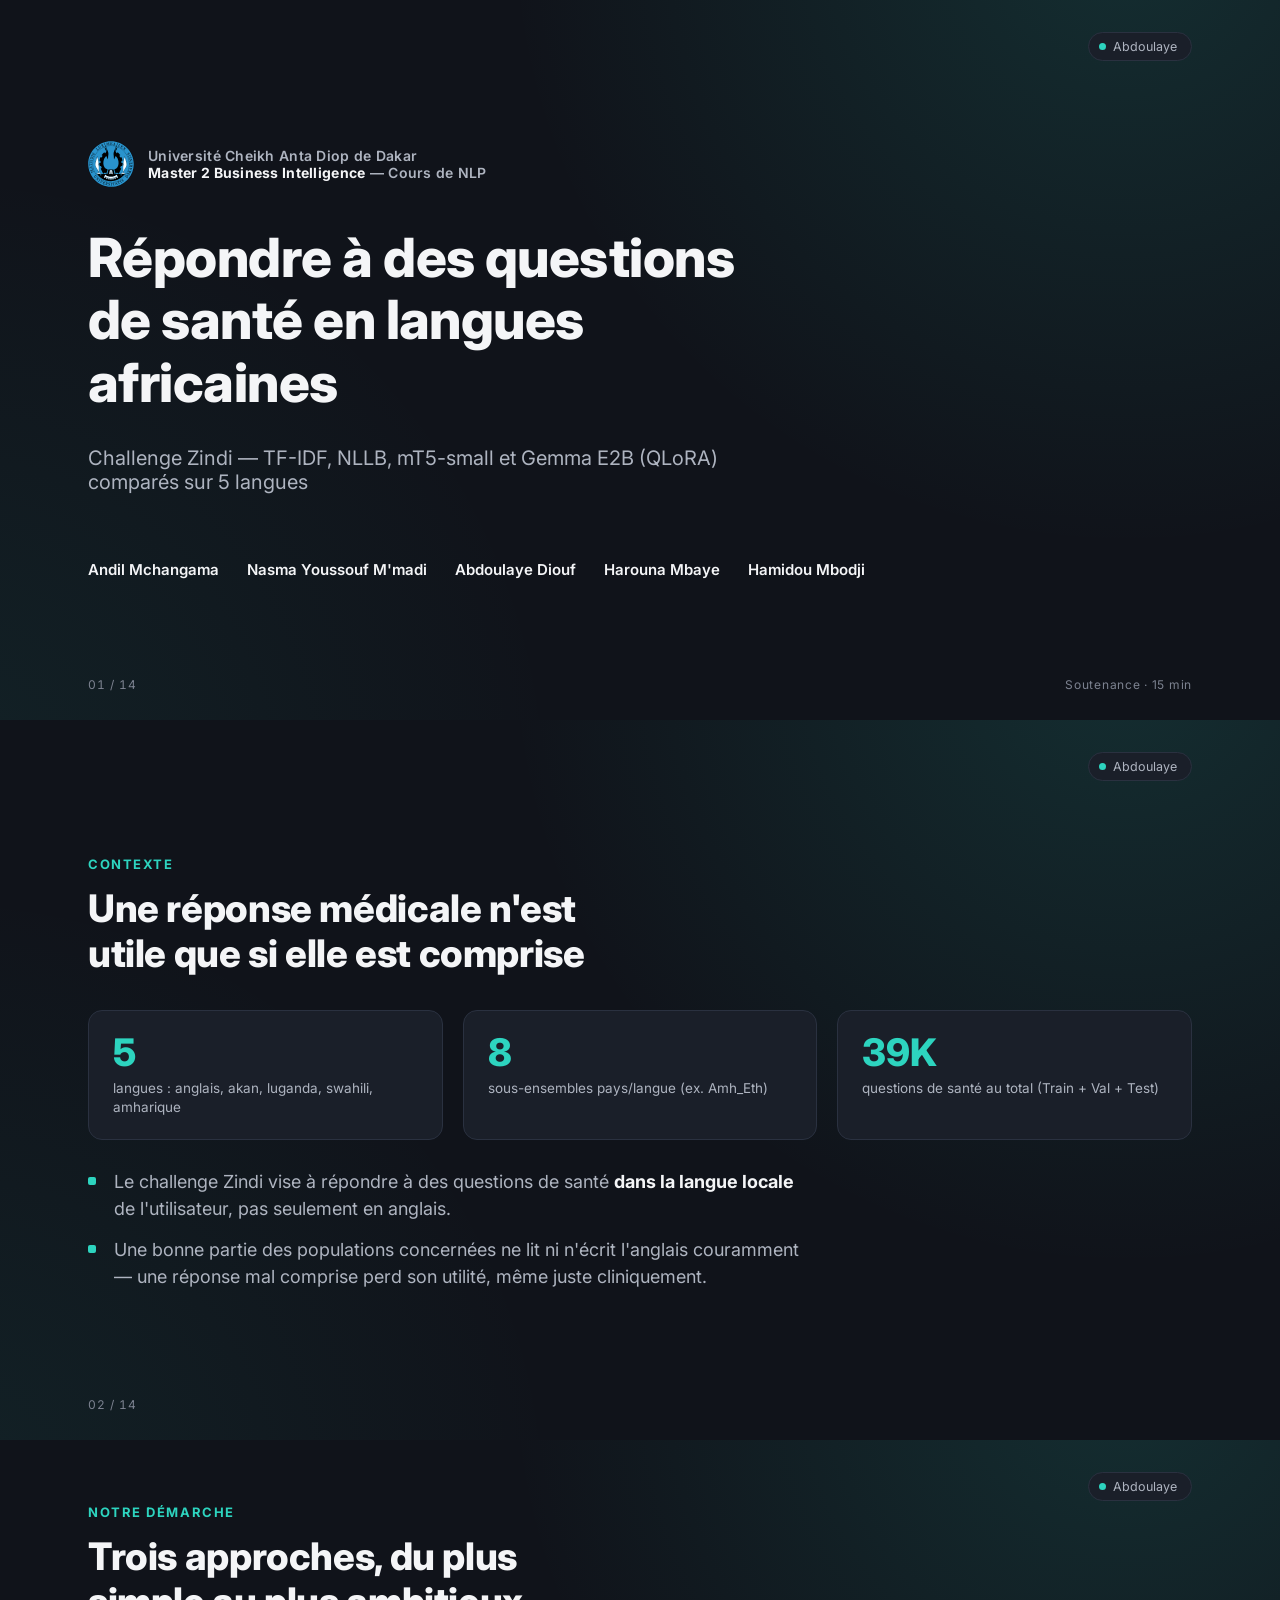
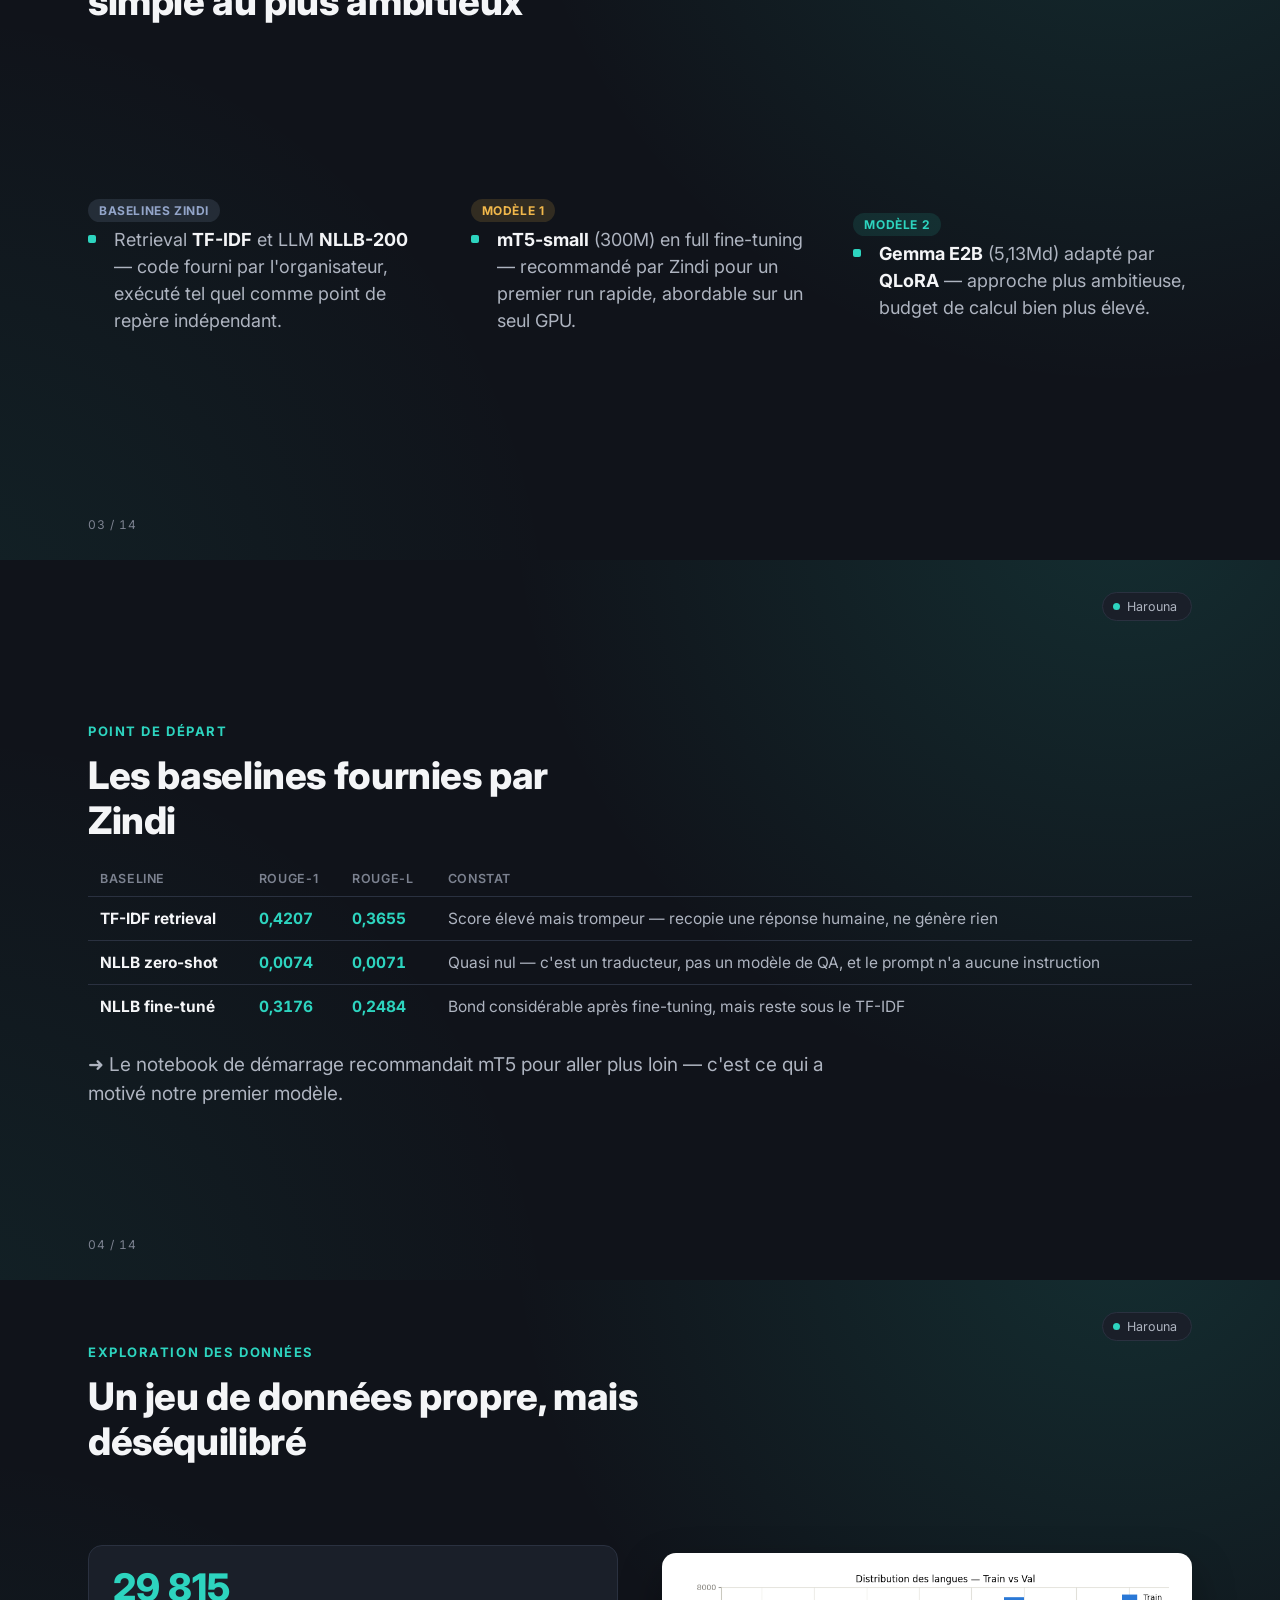
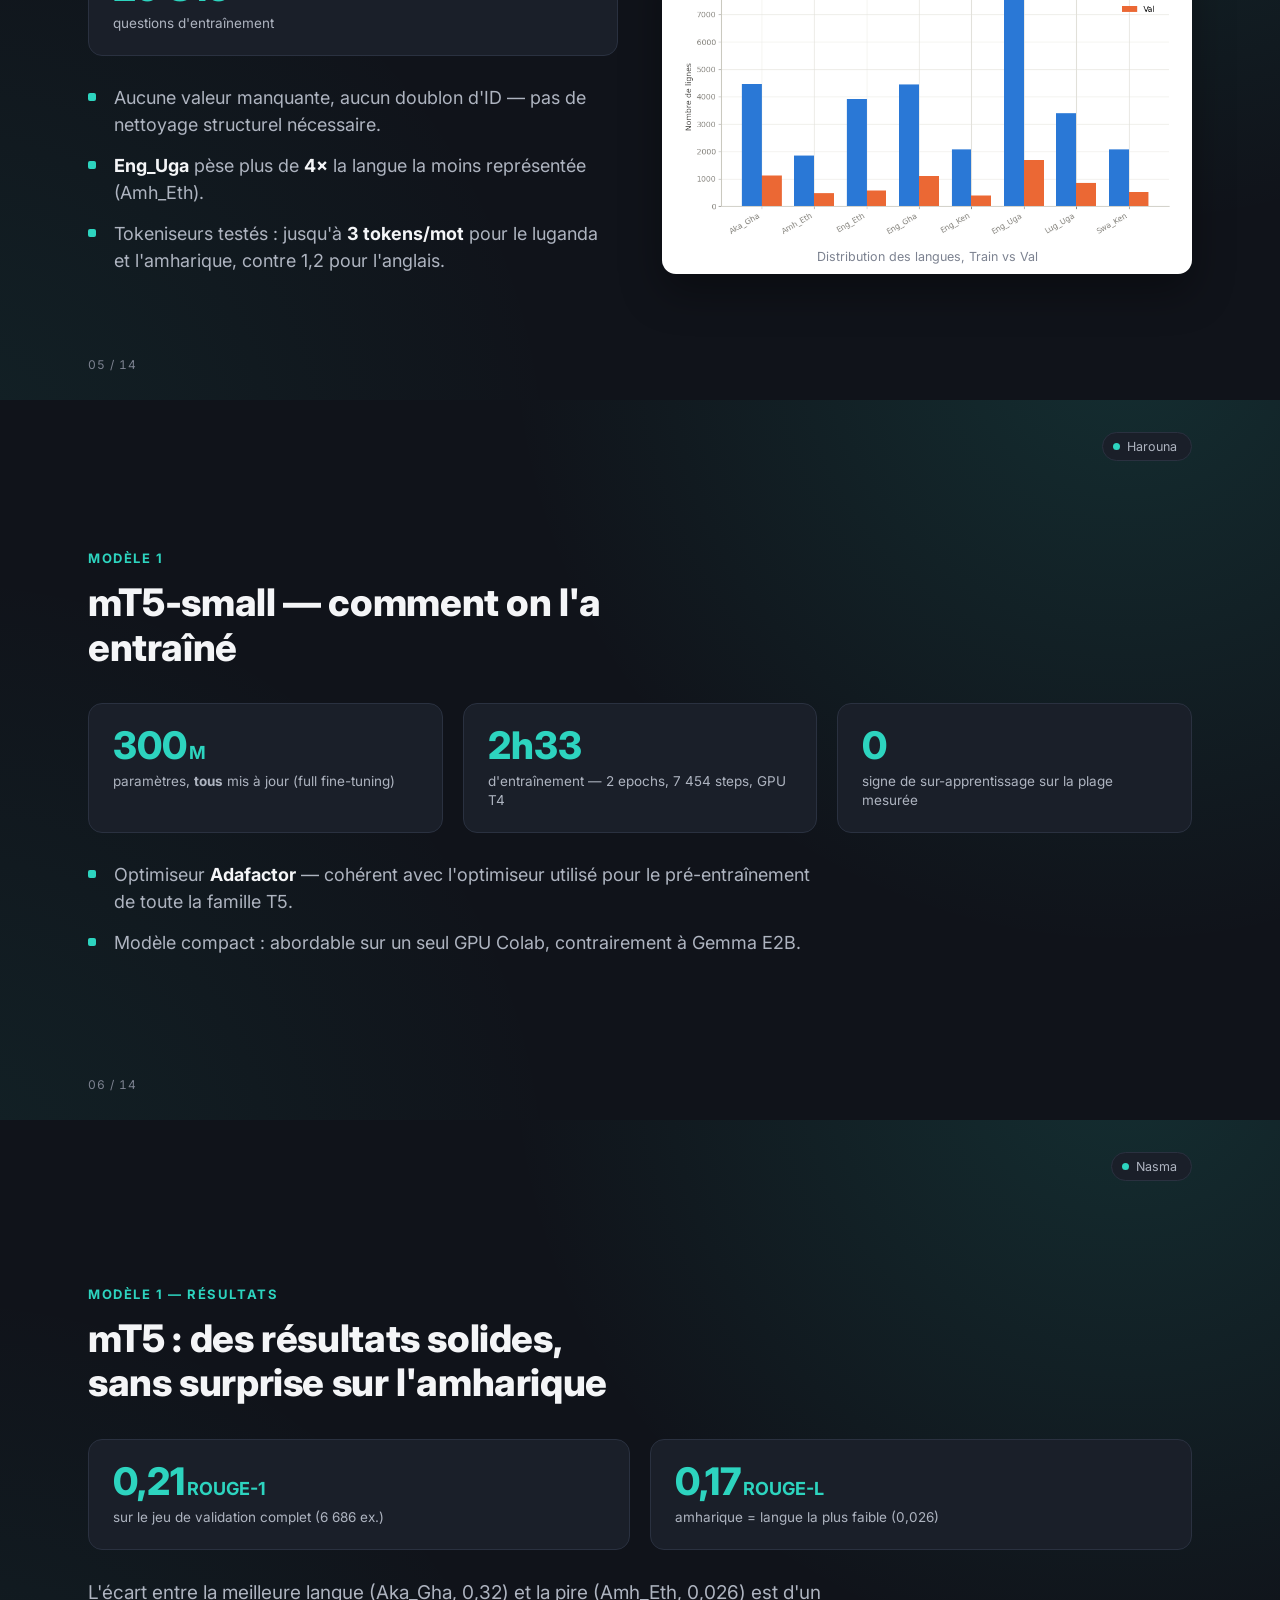
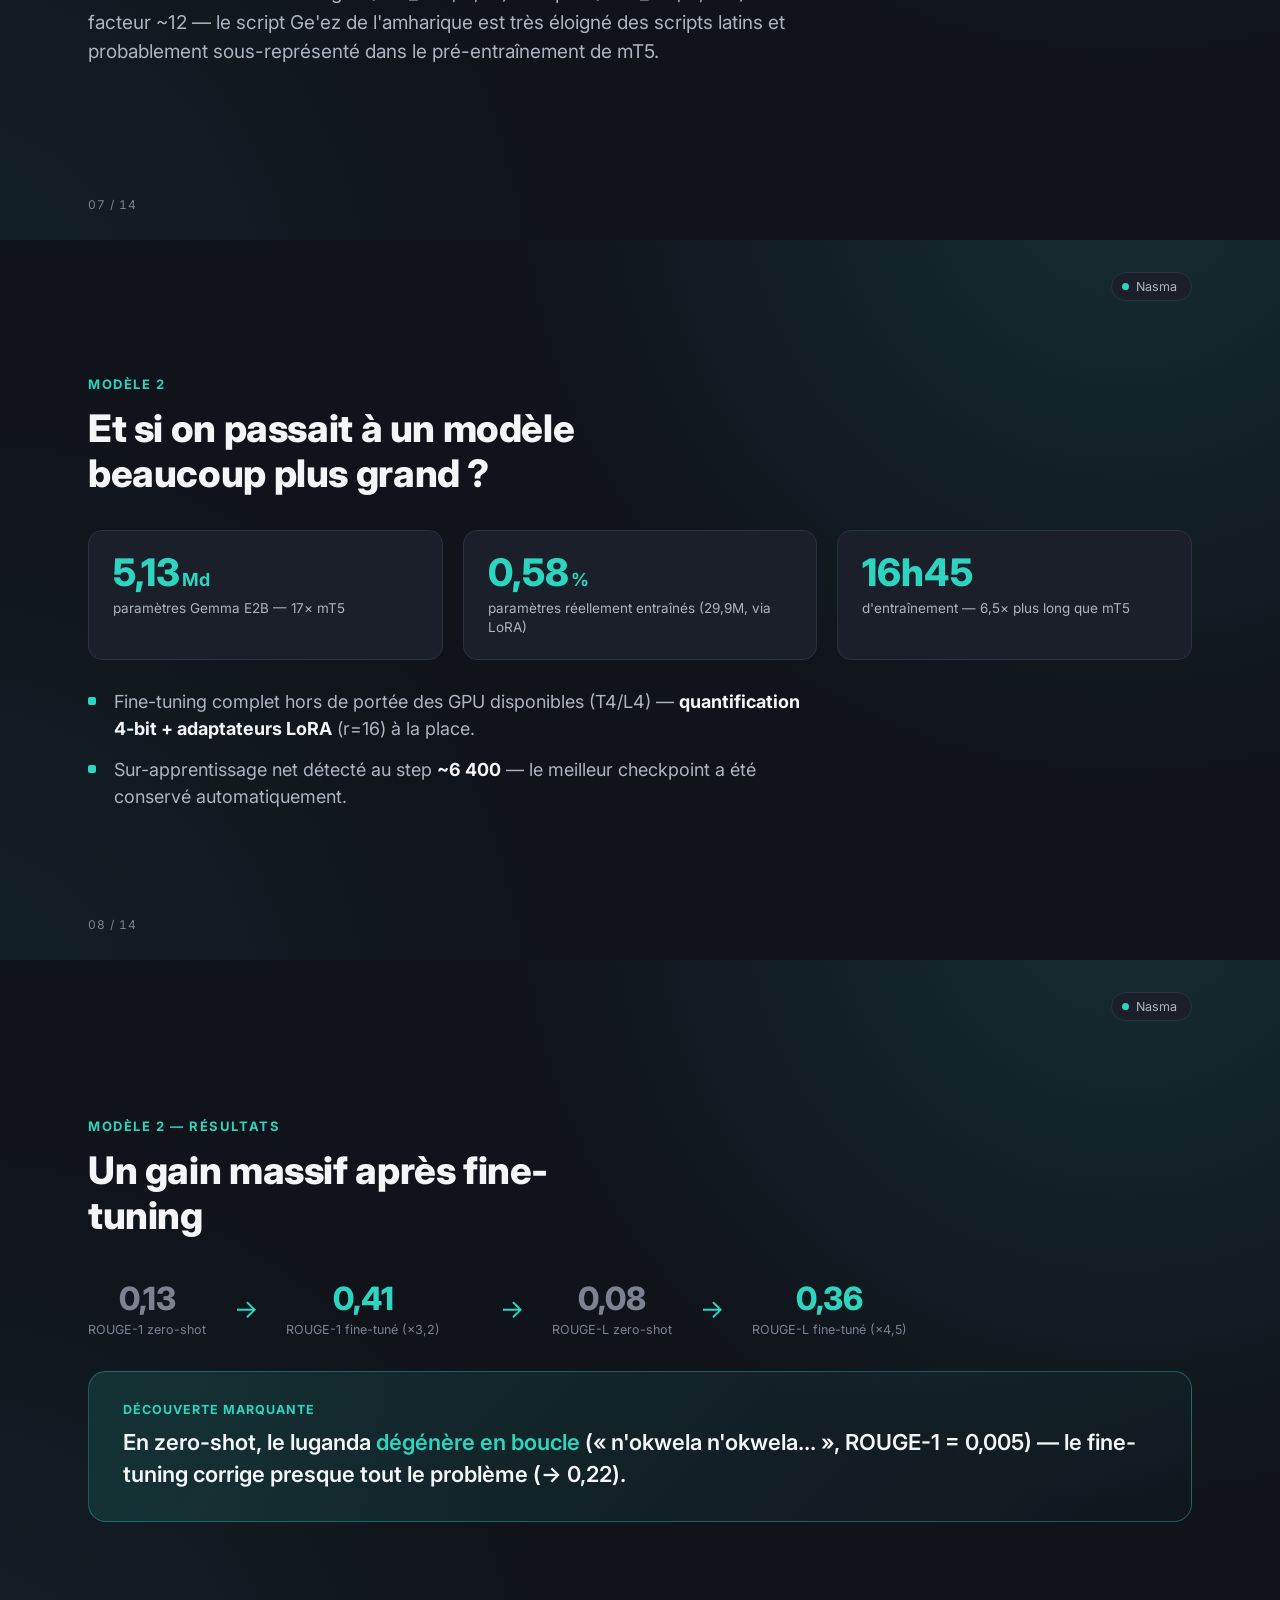
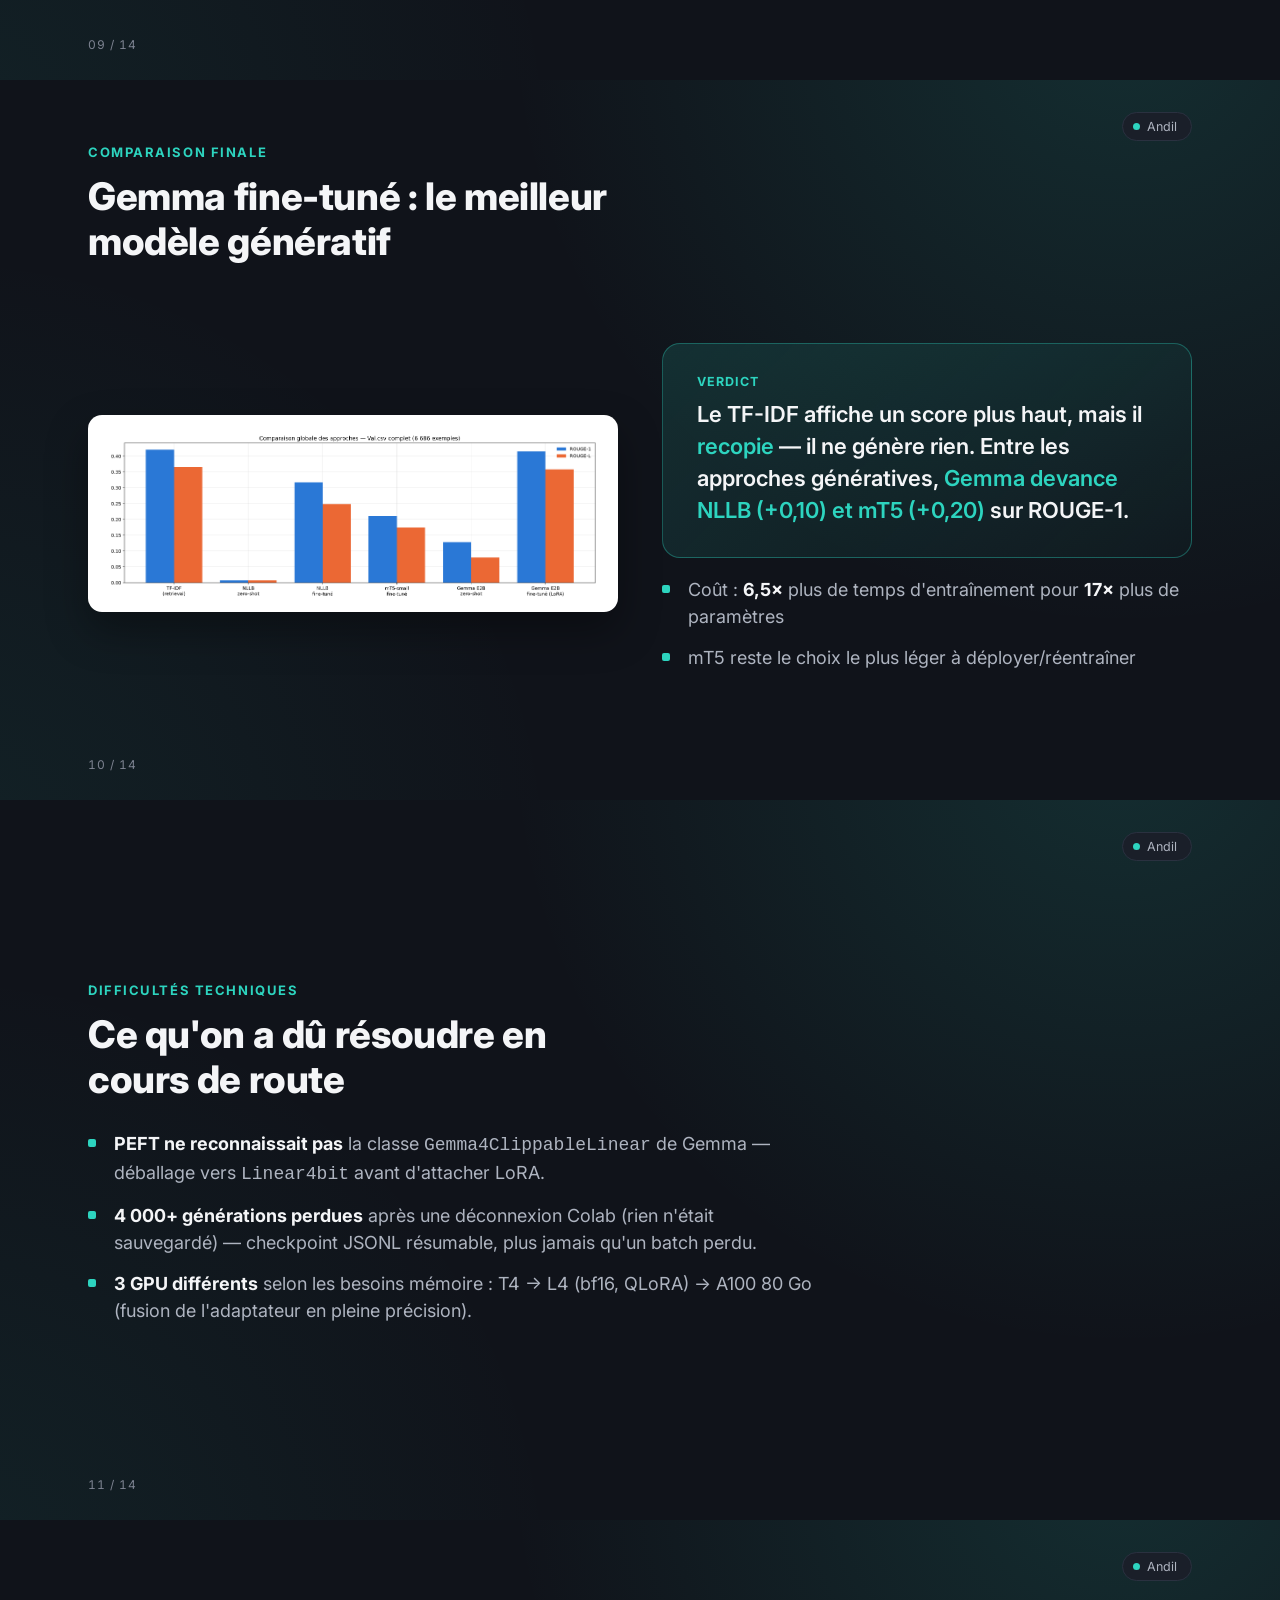
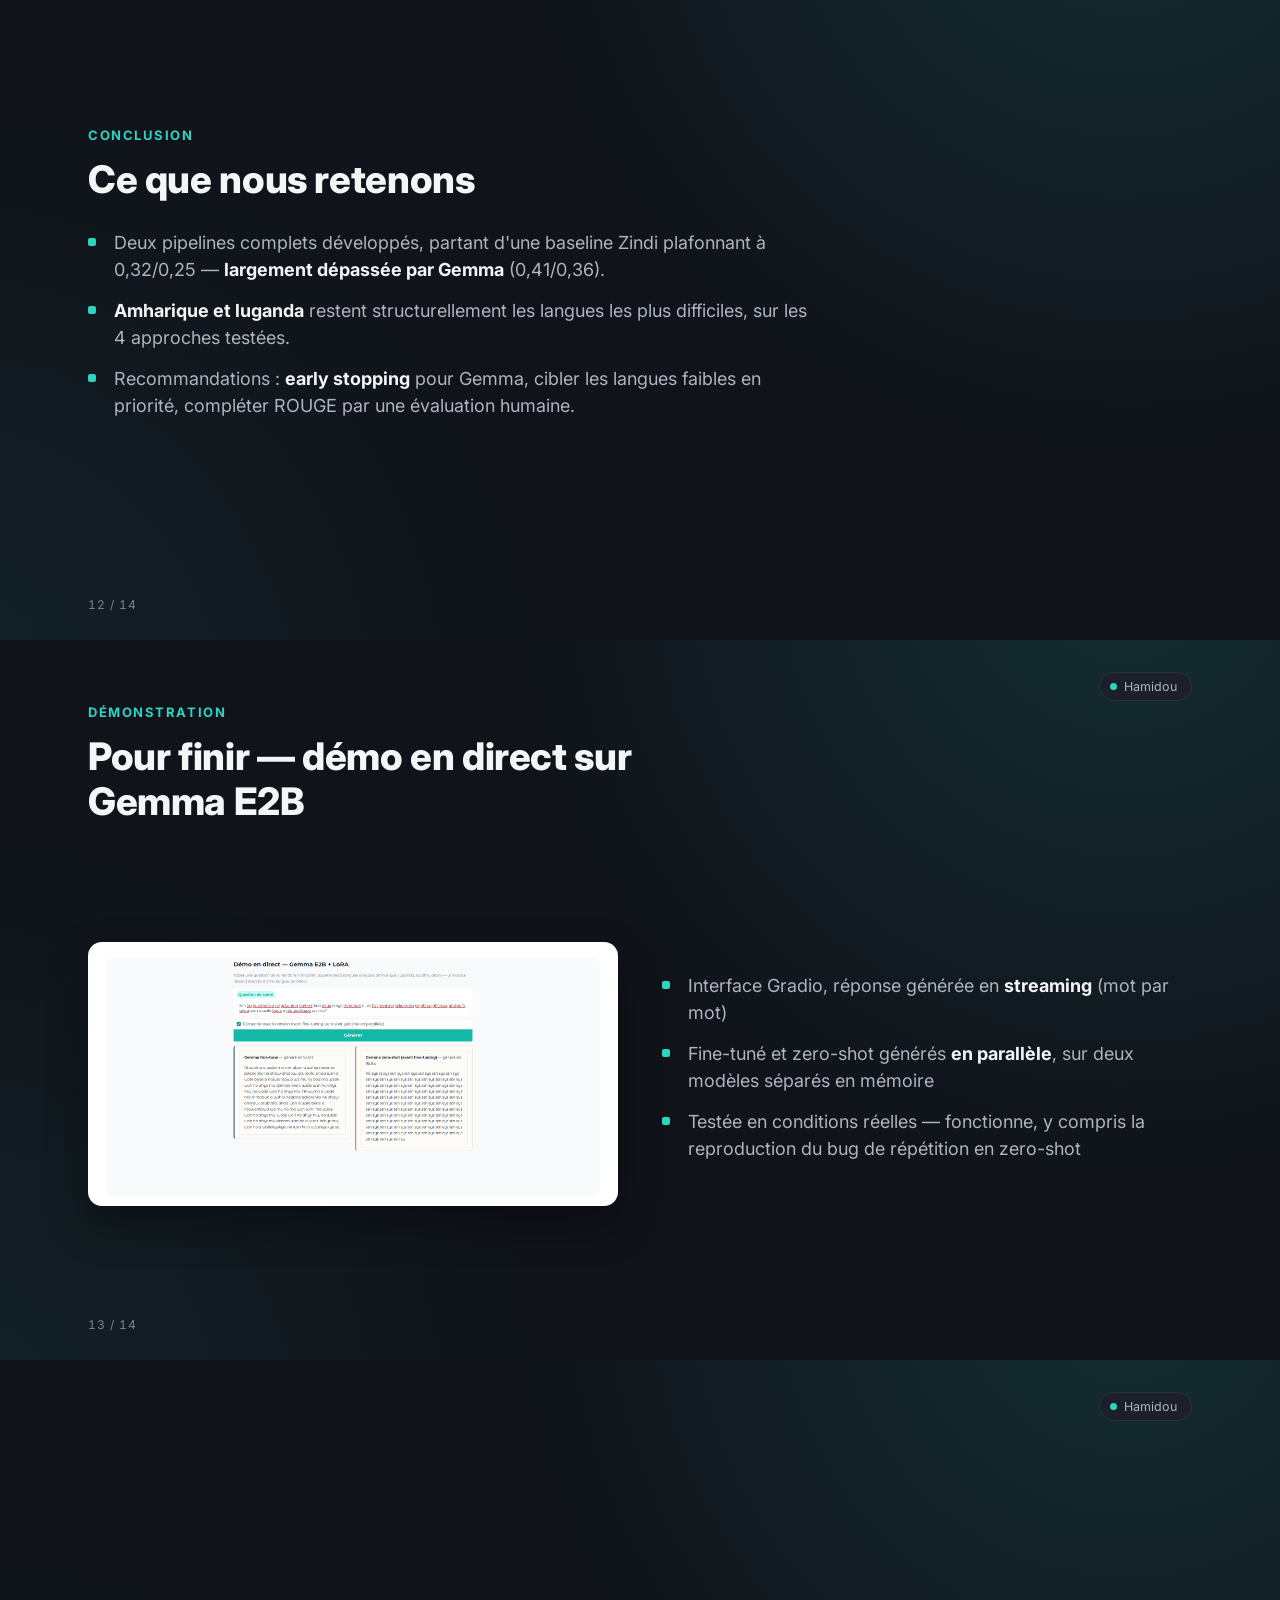
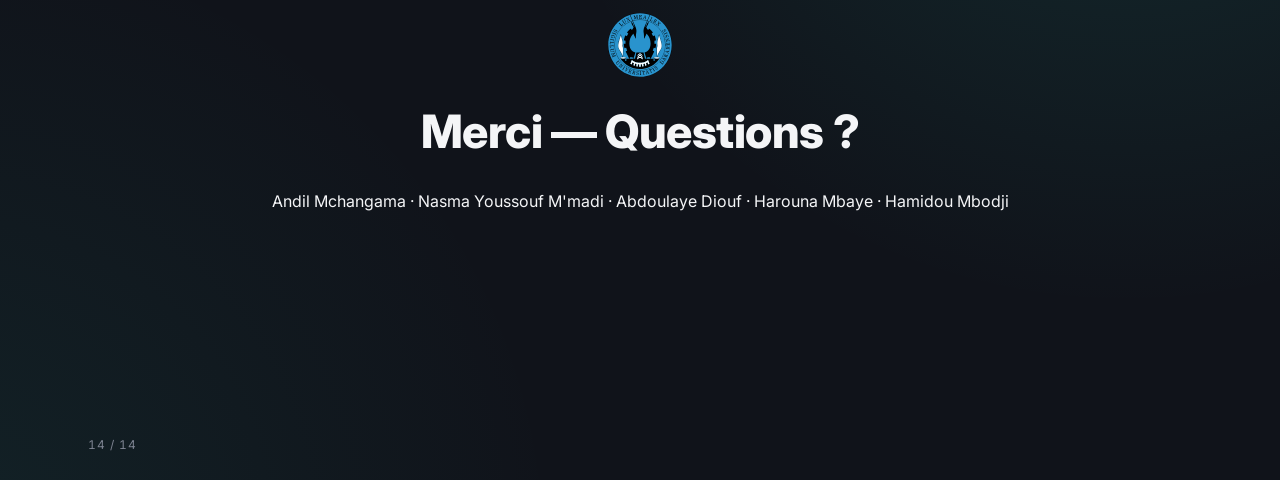
==== presentation/index.html @ 6e8d3fdc "redaction du slide" ====
<!doctype html>
<html lang="fr">
<head>
<meta charset="utf-8">
<meta name="viewport" content="width=device-width, initial-scale=1">
<title>Soutenance — QA santé multilingue</title>
<link rel="stylesheet" href="assets/css/slides.css">
</head>
<body>

<!-- BLOC 1 — ABDOULAYE (~3 min) : slides 1-3 -->

<!-- 1 — TITRE -->
<section class="slide title-slide">
  <div class="presenter-tag"><span class="dot"></span>Abdoulaye</div>
  <div class="logo-row">
    <img src="assets/img/ucad_logo.svg" alt="UCAD">
    <span class="uni">Université Cheikh Anta Diop de Dakar<br><b>Master 2 Business Intelligence</b> — Cours de NLP</span>
  </div>
  <h1>Répondre à des questions de santé en langues africaines</h1>
  <p class="subtitle">Challenge Zindi — TF-IDF, NLLB, mT5-small et Gemma E2B (QLoRA) comparés sur 5 langues</p>
  <div class="team-row">
    <span><b>Andil Mchangama</b></span>
    <span><b>Nasma Youssouf M'madi</b></span>
    <span><b>Abdoulaye Diouf</b></span>
    <span><b>Harouna Mbaye</b></span>
    <span><b>Hamidou Mbodji</b></span>
  </div>
  <div class="brand-mark">Soutenance · 15 min</div>
</section>

<!-- 2 — CONTEXTE -->
<section class="slide">
  <div class="presenter-tag"><span class="dot"></span>Abdoulaye</div>
  <div class="eyebrow">Contexte</div>
  <h2 class="slide-title">Une réponse médicale n'est utile que si elle est comprise</h2>
  <div class="stat-row">
    <div class="stat-block"><div class="num">5</div><div class="lbl">langues : anglais, akan, luganda, swahili, amharique</div></div>
    <div class="stat-block"><div class="num">8</div><div class="lbl">sous-ensembles pays/langue (ex. Amh_Eth)</div></div>
    <div class="stat-block"><div class="num">39K</div><div class="lbl">questions de santé au total (Train + Val + Test)</div></div>
  </div>
  <ul class="bullets">
    <li>Le challenge Zindi vise à répondre à des questions de santé <b>dans la langue locale</b> de l'utilisateur, pas seulement en anglais.</li>
    <li>Une bonne partie des populations concernées ne lit ni n'écrit l'anglais couramment — une réponse mal comprise perd son utilité, même juste cliniquement.</li>
  </ul>
</section>

<!-- 3 — DEMARCHE -->
<section class="slide">
  <div class="presenter-tag"><span class="dot"></span>Abdoulaye</div>
  <div class="eyebrow">Notre démarche</div>
  <h2 class="slide-title">Trois approches, du plus simple au plus ambitieux</h2>
  <div class="cols">
    <div class="col">
      <span class="pill tfidf">Baselines Zindi</span>
      <ul class="bullets">
        <li>Retrieval <b>TF-IDF</b> et LLM <b>NLLB-200</b> — code fourni par l'organisateur, exécuté tel quel comme point de repère indépendant.</li>
      </ul>
    </div>
    <div class="col">
      <span class="pill mt5">Modèle 1</span>
      <ul class="bullets">
        <li><b>mT5-small</b> (300M) en full fine-tuning — recommandé par Zindi pour un premier run rapide, abordable sur un seul GPU.</li>
      </ul>
    </div>
    <div class="col">
      <span class="pill gemma">Modèle 2</span>
      <ul class="bullets">
        <li><b>Gemma E2B</b> (5,13Md) adapté par <b>QLoRA</b> — approche plus ambitieuse, budget de calcul bien plus élevé.</li>
      </ul>
    </div>
  </div>
</section>

<!-- BLOC 2 — HAROUNA (~3 min) : slides 4-6 -->

<!-- 4 — BASELINES ZINDI -->
<section class="slide">
  <div class="presenter-tag"><span class="dot"></span>Harouna</div>
  <div class="eyebrow">Point de départ</div>
  <h2 class="slide-title">Les baselines fournies par Zindi</h2>
  <table class="cmp">
    <tr><th>Baseline</th><th>ROUGE-1</th><th>ROUGE-L</th><th>Constat</th></tr>
    <tr><td class="name">TF-IDF retrieval</td><td class="metric">0,4207</td><td class="metric">0,3655</td><td>Score élevé mais trompeur — recopie une réponse humaine, ne génère rien</td></tr>
    <tr><td class="name">NLLB zero-shot</td><td class="metric">0,0074</td><td class="metric">0,0071</td><td>Quasi nul — c'est un traducteur, pas un modèle de QA, et le prompt n'a aucune instruction</td></tr>
    <tr><td class="name">NLLB fine-tuné</td><td class="metric">0,3176</td><td class="metric">0,2484</td><td>Bond considérable après fine-tuning, mais reste sous le TF-IDF</td></tr>
  </table>
  <p class="lede" style="margin-top:22px;">➜ Le notebook de démarrage recommandait mT5 pour aller plus loin — c'est ce qui a motivé notre premier modèle.</p>
</section>

<!-- 5 — DONNEES -->
<section class="slide">
  <div class="presenter-tag"><span class="dot"></span>Harouna</div>
  <div class="eyebrow">Exploration des données</div>
  <h2 class="slide-title">Un jeu de données propre, mais déséquilibré</h2>
  <div class="cols">
    <div class="col">
      <div class="stat-row" style="flex-direction:column;">
        <div class="stat-block"><div class="num">29 815</div><div class="lbl">questions d'entraînement</div></div>
      </div>
      <ul class="bullets" style="margin-top:14px;">
        <li>Aucune valeur manquante, aucun doublon d'ID — pas de nettoyage structurel nécessaire.</li>
        <li><b>Eng_Uga</b> pèse plus de <b>4×</b> la langue la moins représentée (Amh_Eth).</li>
        <li>Tokeniseurs testés : jusqu'à <b>3 tokens/mot</b> pour le luganda et l'amharique, contre 1,2 pour l'anglais.</li>
      </ul>
    </div>
    <div class="col">
      <div class="card">
        <img src="assets/img/distribution_langues.png" alt="Distribution des langues">
        <div class="card-cap">Distribution des langues, Train vs Val</div>
      </div>
    </div>
  </div>
</section>

<!-- 6 — mT5 APPROCHE -->
<section class="slide">
  <div class="presenter-tag"><span class="dot"></span>Harouna</div>
  <div class="eyebrow">Modèle 1</div>
  <h2 class="slide-title">mT5-small — comment on l'a entraîné</h2>
  <div class="stat-row">
    <div class="stat-block"><div class="num">300<small>M</small></div><div class="lbl">paramètres, <b>tous</b> mis à jour (full fine-tuning)</div></div>
    <div class="stat-block"><div class="num">2h33</div><div class="lbl">d'entraînement — 2 epochs, 7 454 steps, GPU T4</div></div>
    <div class="stat-block"><div class="num">0</div><div class="lbl">signe de sur-apprentissage sur la plage mesurée</div></div>
  </div>
  <ul class="bullets">
    <li>Optimiseur <b>Adafactor</b> — cohérent avec l'optimiseur utilisé pour le pré-entraînement de toute la famille T5.</li>
    <li>Modèle compact : abordable sur un seul GPU Colab, contrairement à Gemma E2B.</li>
  </ul>
</section>

<!-- BLOC 3 — NASMA (~3 min) : slides 7-9 -->

<!-- 7 — mT5 RESULTATS -->
<section class="slide">
  <div class="presenter-tag"><span class="dot"></span>Nasma</div>
  <div class="eyebrow">Modèle 1 — résultats</div>
  <h2 class="slide-title">mT5 : des résultats solides, sans surprise sur l'amharique</h2>
  <div class="stat-row">
    <div class="stat-block"><div class="num">0,21<small>ROUGE-1</small></div><div class="lbl">sur le jeu de validation complet (6 686 ex.)</div></div>
    <div class="stat-block"><div class="num">0,17<small>ROUGE-L</small></div><div class="lbl">amharique = langue la plus faible (0,026)</div></div>
  </div>
  <p class="lede">L'écart entre la meilleure langue (Aka_Gha, 0,32) et la pire (Amh_Eth, 0,026) est d'un facteur ~12 — le script Ge'ez de l'amharique est très éloigné des scripts latins et probablement sous-représenté dans le pré-entraînement de mT5.</p>
</section>

<!-- 8 — GEMMA QLoRA -->
<section class="slide">
  <div class="presenter-tag"><span class="dot"></span>Nasma</div>
  <div class="eyebrow">Modèle 2</div>
  <h2 class="slide-title">Et si on passait à un modèle beaucoup plus grand ?</h2>
  <div class="stat-row">
    <div class="stat-block"><div class="num">5,13<small>Md</small></div><div class="lbl">paramètres Gemma E2B — 17× mT5</div></div>
    <div class="stat-block"><div class="num">0,58<small>%</small></div><div class="lbl">paramètres réellement entraînés (29,9M, via LoRA)</div></div>
    <div class="stat-block"><div class="num">16h45</div><div class="lbl">d'entraînement — 6,5× plus long que mT5</div></div>
  </div>
  <ul class="bullets">
    <li>Fine-tuning complet hors de portée des GPU disponibles (T4/L4) — <b>quantification 4-bit + adaptateurs LoRA</b> (r=16) à la place.</li>
    <li>Sur-apprentissage net détecté au step <b>~6 400</b> — le meilleur checkpoint a été conservé automatiquement.</li>
  </ul>
</section>

<!-- 9 — GEMMA RESULTATS -->
<section class="slide">
  <div class="presenter-tag"><span class="dot"></span>Nasma</div>
  <div class="eyebrow">Modèle 2 — résultats</div>
  <h2 class="slide-title">Un gain massif après fine-tuning</h2>
  <div class="gain-row">
    <div class="gain-box"><div class="gv before">0,13</div><div class="gl">ROUGE-1 zero-shot</div></div>
    <div class="gain-arrow">→</div>
    <div class="gain-box"><div class="gv after">0,41</div><div class="gl">ROUGE-1 fine-tuné (×3,2)</div></div>
    <div class="gain-arrow" style="margin-left:32px;">→</div>
    <div class="gain-box"><div class="gv before">0,08</div><div class="gl">ROUGE-L zero-shot</div></div>
    <div class="gain-arrow">→</div>
    <div class="gain-box"><div class="gv after">0,36</div><div class="gl">ROUGE-L fine-tuné (×4,5)</div></div>
  </div>
  <div class="verdict">
    <div class="verdict-label">Découverte marquante</div>
    <p>En zero-shot, le luganda <em>dégénère en boucle</em> (« n'okwela n'okwela... », ROUGE-1 = 0,005) — le fine-tuning corrige presque tout le problème (→ 0,22).</p>
  </div>
</section>

<!-- BLOC 4 — ANDIL (~3 min) : slides 10-12 -->

<!-- 10 — COMPARAISON / VERDICT -->
<section class="slide">
  <div class="presenter-tag"><span class="dot"></span>Andil</div>
  <div class="eyebrow">Comparaison finale</div>
  <h2 class="slide-title">Gemma fine-tuné : le meilleur modèle génératif</h2>
  <div class="cols">
    <div class="col">
      <div class="card">
        <img src="assets/img/comparaison_globale.png" alt="Comparaison globale">
      </div>
    </div>
    <div class="col">
      <div class="verdict" style="margin-top:0;">
        <div class="verdict-label">Verdict</div>
        <p>Le TF-IDF affiche un score plus haut, mais il <em>recopie</em> — il ne génère rien. Entre les approches génératives, <em>Gemma devance NLLB (+0,10) et mT5 (+0,20)</em> sur ROUGE-1.</p>
      </div>
      <ul class="bullets" style="margin-top:18px;">
        <li>Coût : <b>6,5×</b> plus de temps d'entraînement pour <b>17×</b> plus de paramètres</li>
        <li>mT5 reste le choix le plus léger à déployer/réentraîner</li>
      </ul>
    </div>
  </div>
</section>

<!-- 11 — DIFFICULTES -->
<section class="slide">
  <div class="presenter-tag"><span class="dot"></span>Andil</div>
  <div class="eyebrow">Difficultés techniques</div>
  <h2 class="slide-title">Ce qu'on a dû résoudre en cours de route</h2>
  <ul class="bullets">
    <li><b>PEFT ne reconnaissait pas</b> la classe <code>Gemma4ClippableLinear</code> de Gemma — déballage vers <code>Linear4bit</code> avant d'attacher LoRA.</li>
    <li><b>4 000+ générations perdues</b> après une déconnexion Colab (rien n'était sauvegardé) — checkpoint JSONL résumable, plus jamais qu'un batch perdu.</li>
    <li><b>3 GPU différents</b> selon les besoins mémoire : T4 → L4 (bf16, QLoRA) → A100 80 Go (fusion de l'adaptateur en pleine précision).</li>
  </ul>
</section>

<!-- 12 — CONCLUSION -->
<section class="slide">
  <div class="presenter-tag"><span class="dot"></span>Andil</div>
  <div class="eyebrow">Conclusion</div>
  <h2 class="slide-title">Ce que nous retenons</h2>
  <ul class="bullets">
    <li>Deux pipelines complets développés, partant d'une baseline Zindi plafonnant à 0,32/0,25 — <b>largement dépassée par Gemma</b> (0,41/0,36).</li>
    <li><b>Amharique et luganda</b> restent structurellement les langues les plus difficiles, sur les 4 approches testées.</li>
    <li>Recommandations : <b>early stopping</b> pour Gemma, cibler les langues faibles en priorité, compléter ROUGE par une évaluation humaine.</li>
  </ul>
</section>

<!-- BLOC 5 — HAMIDOU (~3 min, démo à la fin) : slides 13-14 -->

<!-- 13 — DEMO -->
<section class="slide">
  <div class="presenter-tag"><span class="dot"></span>Hamidou</div>
  <div class="eyebrow">Démonstration</div>
  <h2 class="slide-title">Pour finir — démo en direct sur Gemma E2B</h2>
  <div class="cols">
    <div class="col">
      <div class="card">
        <img src="assets/img/demo_gradio_screenshot.png" alt="Démo Gradio">
      </div>
    </div>
    <div class="col">
      <ul class="bullets">
        <li>Interface Gradio, réponse générée en <b>streaming</b> (mot par mot)</li>
        <li>Fine-tuné et zero-shot générés <b>en parallèle</b>, sur deux modèles séparés en mémoire</li>
        <li>Testée en conditions réelles — fonctionne, y compris la reproduction du bug de répétition en zero-shot</li>
      </ul>
    </div>
  </div>
</section>

<!-- 14 — MERCI -->
<section class="slide closing">
  <div class="presenter-tag"><span class="dot"></span>Hamidou</div>
  <img src="assets/img/ucad_logo.svg" alt="UCAD" style="width:64px;height:64px;margin-bottom:28px;">
  <h1>Merci — Questions ?</h1>
  <p class="subtitle">Andil Mchangama · Nasma Youssouf M'madi · Abdoulaye Diouf · Harouna Mbaye · Hamidou Mbodji</p>
</section>

</body>
</html>
---- presentation/assets/css/slides.css ----
@import url('https://fonts.googleapis.com/css2?family=Inter:wght@400;500;600;700;800&family=JetBrains+Mono:wght@500&display=swap');

:root {
  --bg: #10131a;
  --bg-card: #ffffff;
  --panel: #1a1f29;
  --panel-border: #2a3140;
  --ink: #f4f5f7;
  --ink-soft: #aeb4c0;
  --muted: #7c8290;
  --accent: #2dd4bf;
  --accent-soft: rgba(45, 212, 191, .12);
  --tfidf: #93a5c9;
  --mt5: #f2b84b;
  --gemma: #2dd4bf;
  --warn: #f2b84b;
  --code-bg: #0c0e13;
}

* { box-sizing: border-box; }

html, body {
  margin: 0;
  padding: 0;
  background: #05060a;
  color: var(--ink);
  font-family: "Inter", -apple-system, "Segoe UI", sans-serif;
}

body { counter-reset: slidenum; }

.slide {
  width: 1280px;
  height: 720px;
  margin: 0 auto;
  padding: 64px 88px;
  display: flex;
  flex-direction: column;
  justify-content: center;
  position: relative;
  background: var(--bg);
  background-image:
    radial-gradient(circle at 88% -10%, rgba(45,212,191,.14), transparent 45%),
    radial-gradient(circle at -5% 110%, rgba(45,212,191,.08), transparent 40%);
  overflow: hidden;
  page-break-after: always;
  break-after: page;
}
.slide::before {
  counter-increment: slidenum;
  content: counter(slidenum, decimal-leading-zero) " / 14";
  position: absolute;
  left: 88px;
  bottom: 28px;
  font-size: 12px;
  letter-spacing: .08em;
  color: var(--muted);
  font-variant-numeric: tabular-nums;
}
.slide .brand-mark {
  position: absolute;
  right: 88px;
  bottom: 28px;
  font-size: 12px;
  letter-spacing: .06em;
  color: var(--muted);
}

.presenter-tag {
  position: absolute;
  top: 32px;
  right: 88px;
  display: inline-flex;
  align-items: center;
  gap: 7px;
  background: var(--panel);
  border: 1px solid var(--panel-border);
  border-radius: 100px;
  padding: 6px 14px 6px 10px;
  font-size: 12.5px;
  color: var(--ink-soft);
}
.presenter-tag .dot {
  width: 7px; height: 7px; border-radius: 50%;
  background: var(--accent);
  flex-shrink: 0;
}

.eyebrow {
  text-transform: uppercase;
  letter-spacing: .12em;
  font-size: 13px;
  font-weight: 700;
  color: var(--accent);
  margin-bottom: 14px;
}
.slide h1 {
  font-size: 46px;
  font-weight: 800;
  line-height: 1.15;
  margin: 0 0 18px;
  letter-spacing: -.01em;
  max-width: 20ch;
}
.slide h2.slide-title {
  font-size: 38px;
  font-weight: 800;
  line-height: 1.18;
  margin: 0 0 28px;
  letter-spacing: -.01em;
  max-width: 22ch;
}
.slide p.lede {
  font-size: 19px;
  color: var(--ink-soft);
  line-height: 1.55;
  max-width: 62ch;
  margin: 0 0 8px;
}

/* ---------- Title slide ---------- */
.slide.title-slide { align-items: flex-start; }
.title-slide .logo-row { display: flex; align-items: center; gap: 14px; margin-bottom: 40px; }
.title-slide .logo-row img { width: 46px; height: 46px; }
.title-slide .logo-row .uni {
  font-size: 14px; font-weight: 600; color: var(--ink-soft);
  letter-spacing: .02em;
}
.title-slide .logo-row .uni b { color: var(--ink); }
.title-slide h1 { font-size: 54px; max-width: 18ch; }
.title-slide .subtitle { font-size: 20px; color: var(--ink-soft); margin-top: 14px; max-width: 50ch; }
.title-slide .team-row {
  display: flex; flex-wrap: wrap; gap: 10px 28px;
  margin-top: 46px;
}
.title-slide .team-row span { font-size: 15px; color: var(--ink-soft); }
.title-slide .team-row span b { color: var(--ink); font-weight: 600; }

/* ---------- Stat blocks ---------- */
.stat-row { display: flex; gap: 20px; margin: 6px 0 28px; }
.stat-block {
  flex: 1;
  background: var(--panel);
  border: 1px solid var(--panel-border);
  border-radius: 14px;
  padding: 22px 24px;
}
.stat-block .num { font-size: 38px; font-weight: 800; color: var(--accent); line-height: 1; }
.stat-block .num small { font-size: 18px; font-weight: 700; margin-left: 2px; }
.stat-block .lbl { font-size: 13.5px; color: var(--ink-soft); margin-top: 8px; line-height: 1.4; }

/* ---------- Bullets ---------- */
.bullets { list-style: none; margin: 0; padding: 0; }
.bullets li {
  position: relative;
  padding: 0 0 0 26px;
  margin-bottom: 14px;
  font-size: 18px;
  line-height: 1.5;
  color: var(--ink-soft);
  max-width: 66ch;
}
.bullets li::before {
  content: "";
  position: absolute; left: 0; top: 9px;
  width: 8px; height: 8px; border-radius: 2px;
  background: var(--accent);
}
.bullets li b, .bullets li strong { color: var(--ink); font-weight: 700; }

/* ---------- Cards (white surfaces for charts/screenshots/code) ---------- */
.card {
  background: var(--bg-card);
  border-radius: 14px;
  padding: 16px 18px 10px;
  box-shadow: 0 18px 40px rgba(0,0,0,.35);
}
.card img { display: block; width: 100%; border-radius: 6px; }
.card-cap { font-size: 12.5px; color: var(--muted); margin-top: 8px; text-align: center; }

/* ---------- Two-column layout ---------- */
.cols { display: flex; gap: 44px; align-items: center; flex: 1; }
.cols .col { flex: 1; min-width: 0; }

/* ---------- Pill badges ---------- */
.pill {
  display: inline-block;
  font-size: 12px; font-weight: 700;
  text-transform: uppercase; letter-spacing: .05em;
  padding: 4px 11px;
  border-radius: 100px;
  margin-bottom: 4px;
}
.pill.tfidf { background: rgba(147,165,201,.15); color: var(--tfidf); }
.pill.mt5   { background: rgba(242,184,75,.15); color: var(--mt5); }
.pill.gemma { background: var(--accent-soft); color: var(--gemma); }
.pill.warn  { background: rgba(242,184,75,.15); color: var(--warn); }

/* ---------- Comparison table (dark) ---------- */
table.cmp {
  width: 100%;
  border-collapse: collapse;
  font-size: 15.5px;
}
table.cmp th {
  text-align: left;
  color: var(--muted);
  font-weight: 600;
  font-size: 12.5px;
  text-transform: uppercase;
  letter-spacing: .05em;
  padding: 0 12px 10px;
  border-bottom: 1px solid var(--panel-border);
}
table.cmp td {
  padding: 12px;
  border-bottom: 1px solid var(--panel-border);
  color: var(--ink-soft);
}
table.cmp tr:last-child td { border-bottom: none; }
table.cmp td.name { color: var(--ink); font-weight: 700; }
table.cmp td.metric { color: var(--accent); font-weight: 700; font-variant-numeric: tabular-nums; }

/* ---------- Verdict / big-quote slide ---------- */
.verdict {
  background: linear-gradient(135deg, rgba(45,212,191,.14), rgba(45,212,191,.02));
  border: 1px solid rgba(45,212,191,.35);
  border-radius: 18px;
  padding: 30px 34px;
  margin-top: 10px;
}
.verdict .verdict-label {
  font-size: 12.5px; font-weight: 700; text-transform: uppercase; letter-spacing: .08em;
  color: var(--accent); margin-bottom: 10px;
}
.verdict p { font-size: 22px; font-weight: 600; line-height: 1.45; margin: 0; color: var(--ink); }
.verdict p em { color: var(--accent); font-style: normal; }

/* ---------- Gain arrow stat ---------- */
.gain-row { display: flex; align-items: center; gap: 28px; margin: 14px 0 24px; }
.gain-box { text-align: center; }
.gain-box .gv { font-size: 32px; font-weight: 800; }
.gain-box .gv.before { color: var(--muted); }
.gain-box .gv.after { color: var(--accent); }
.gain-box .gl { font-size: 12.5px; color: var(--muted); margin-top: 4px; }
.gain-arrow { font-size: 26px; color: var(--accent); }

/* ---------- Closing slide ---------- */
.slide.closing { align-items: center; text-align: center; }
.slide.closing h1 { max-width: none; }

/* ---------- Print ---------- */
@media print {
  html, body { background: #05060a; }
  .slide { break-inside: avoid; }
}
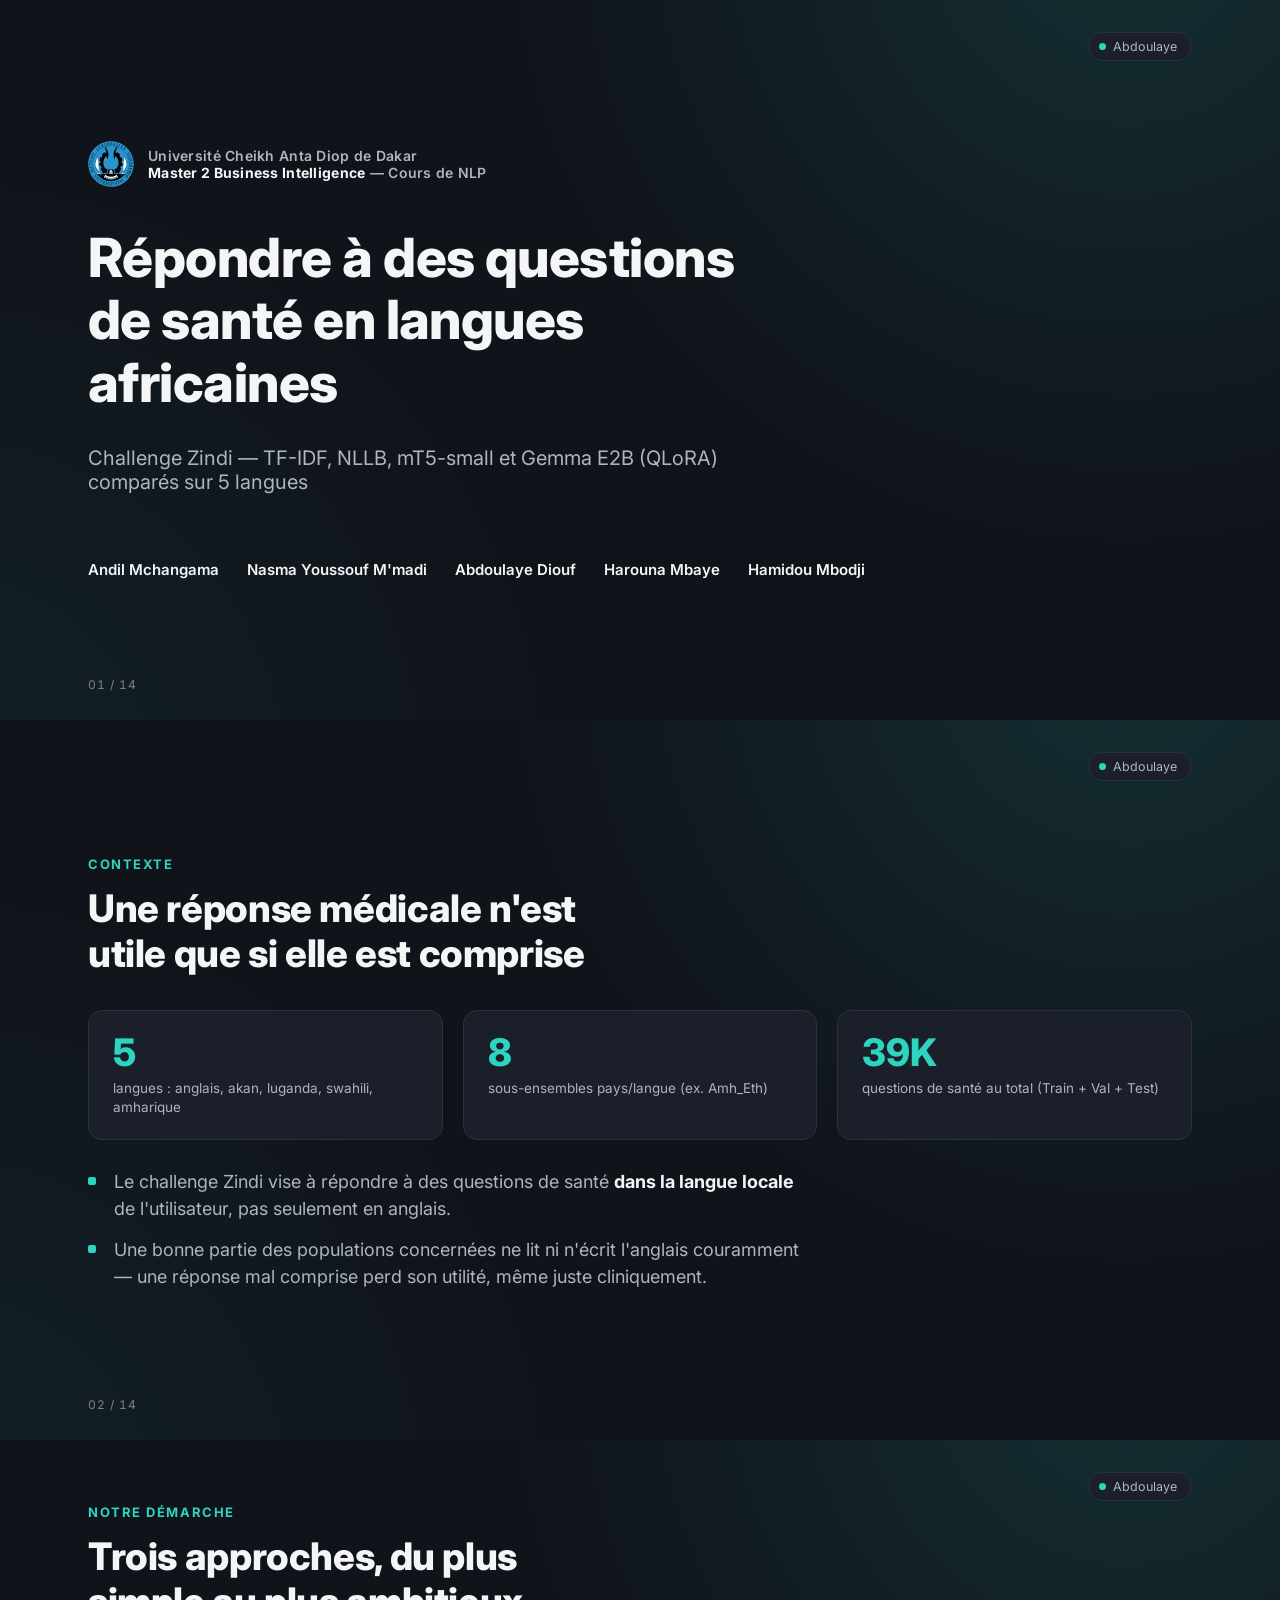
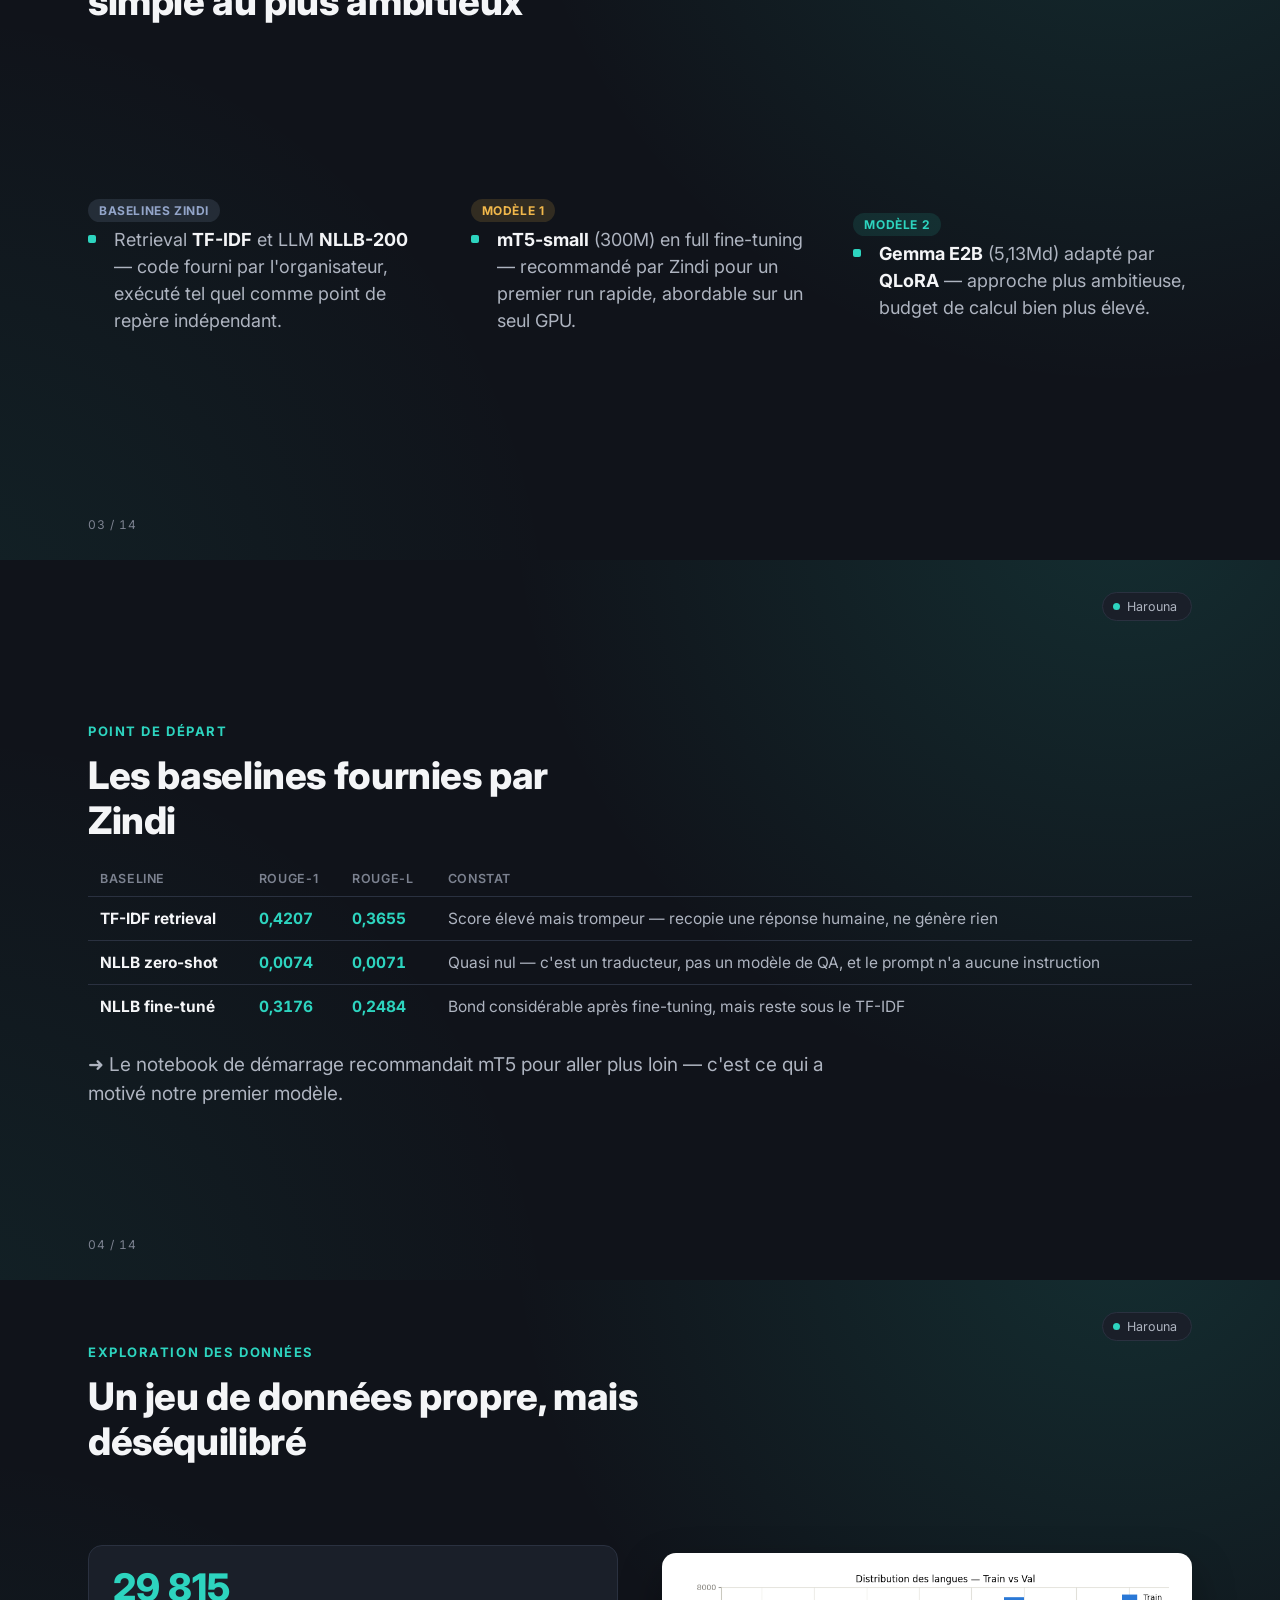
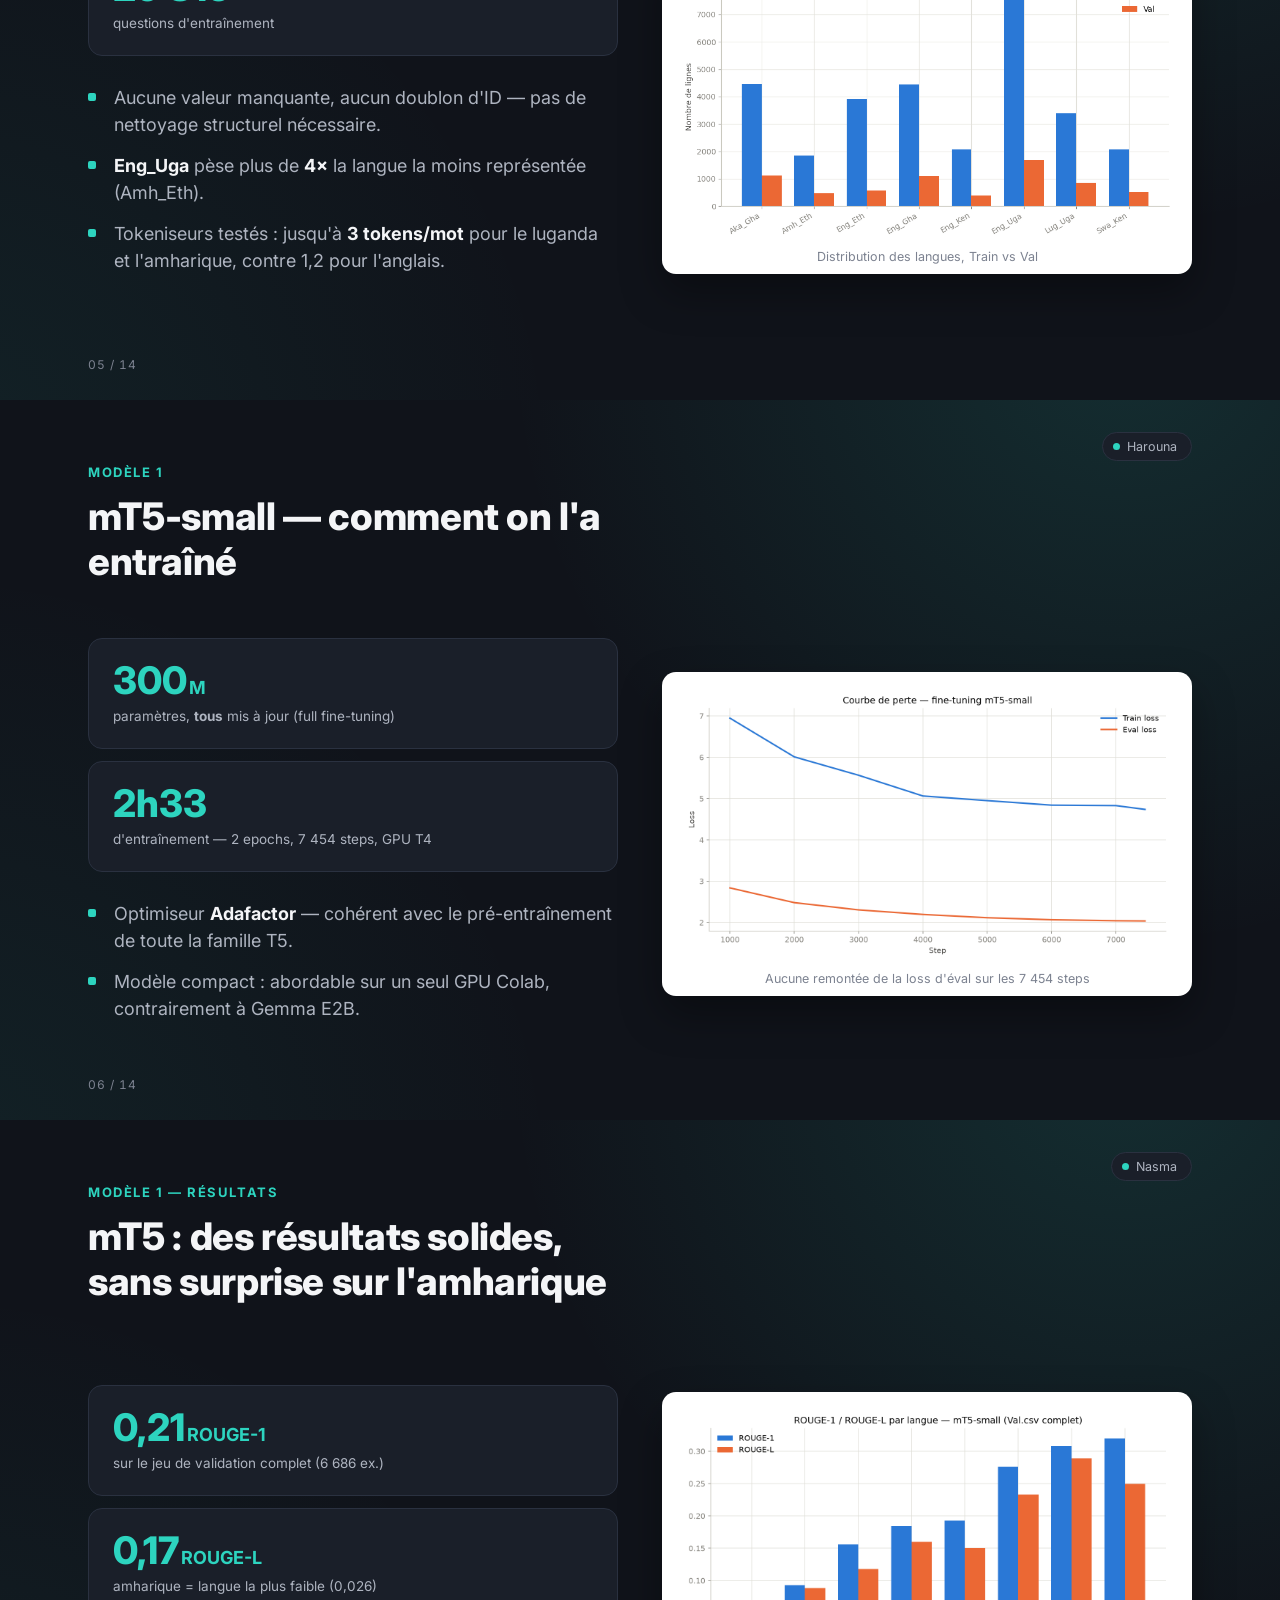
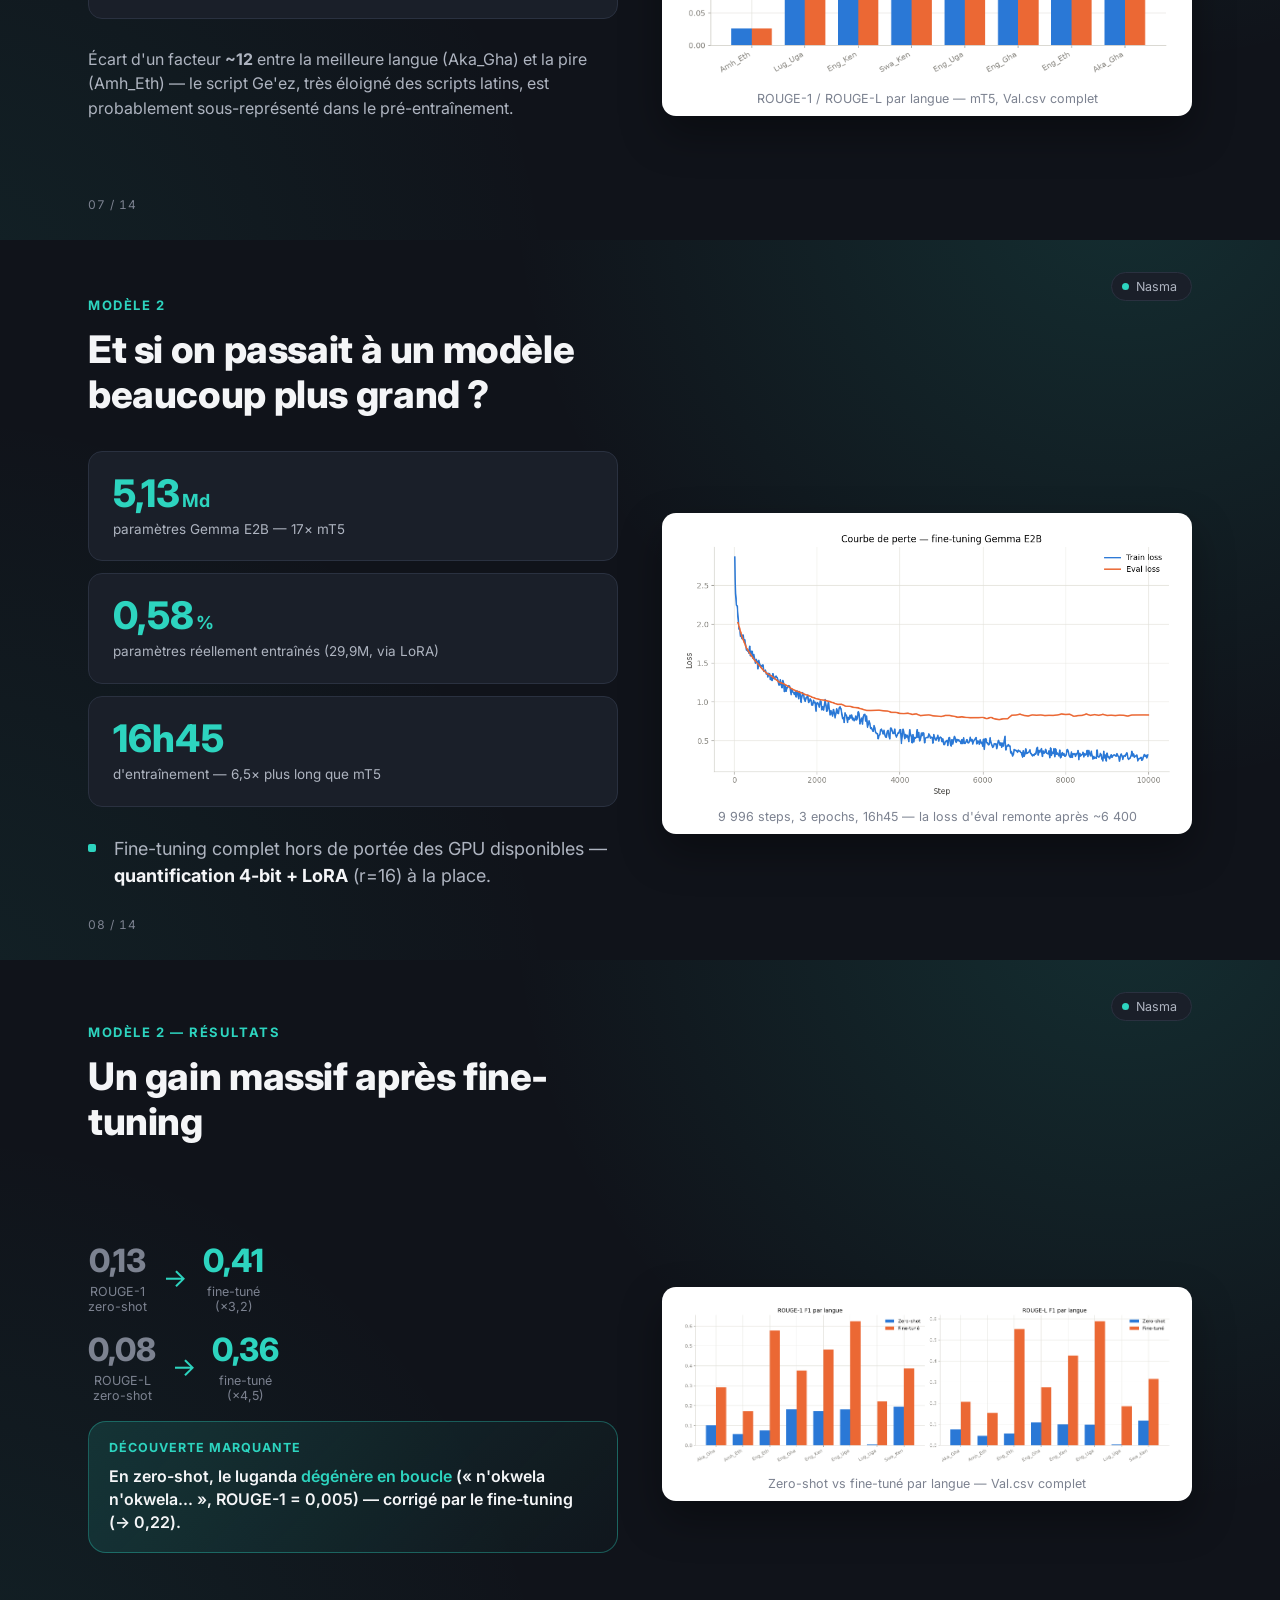
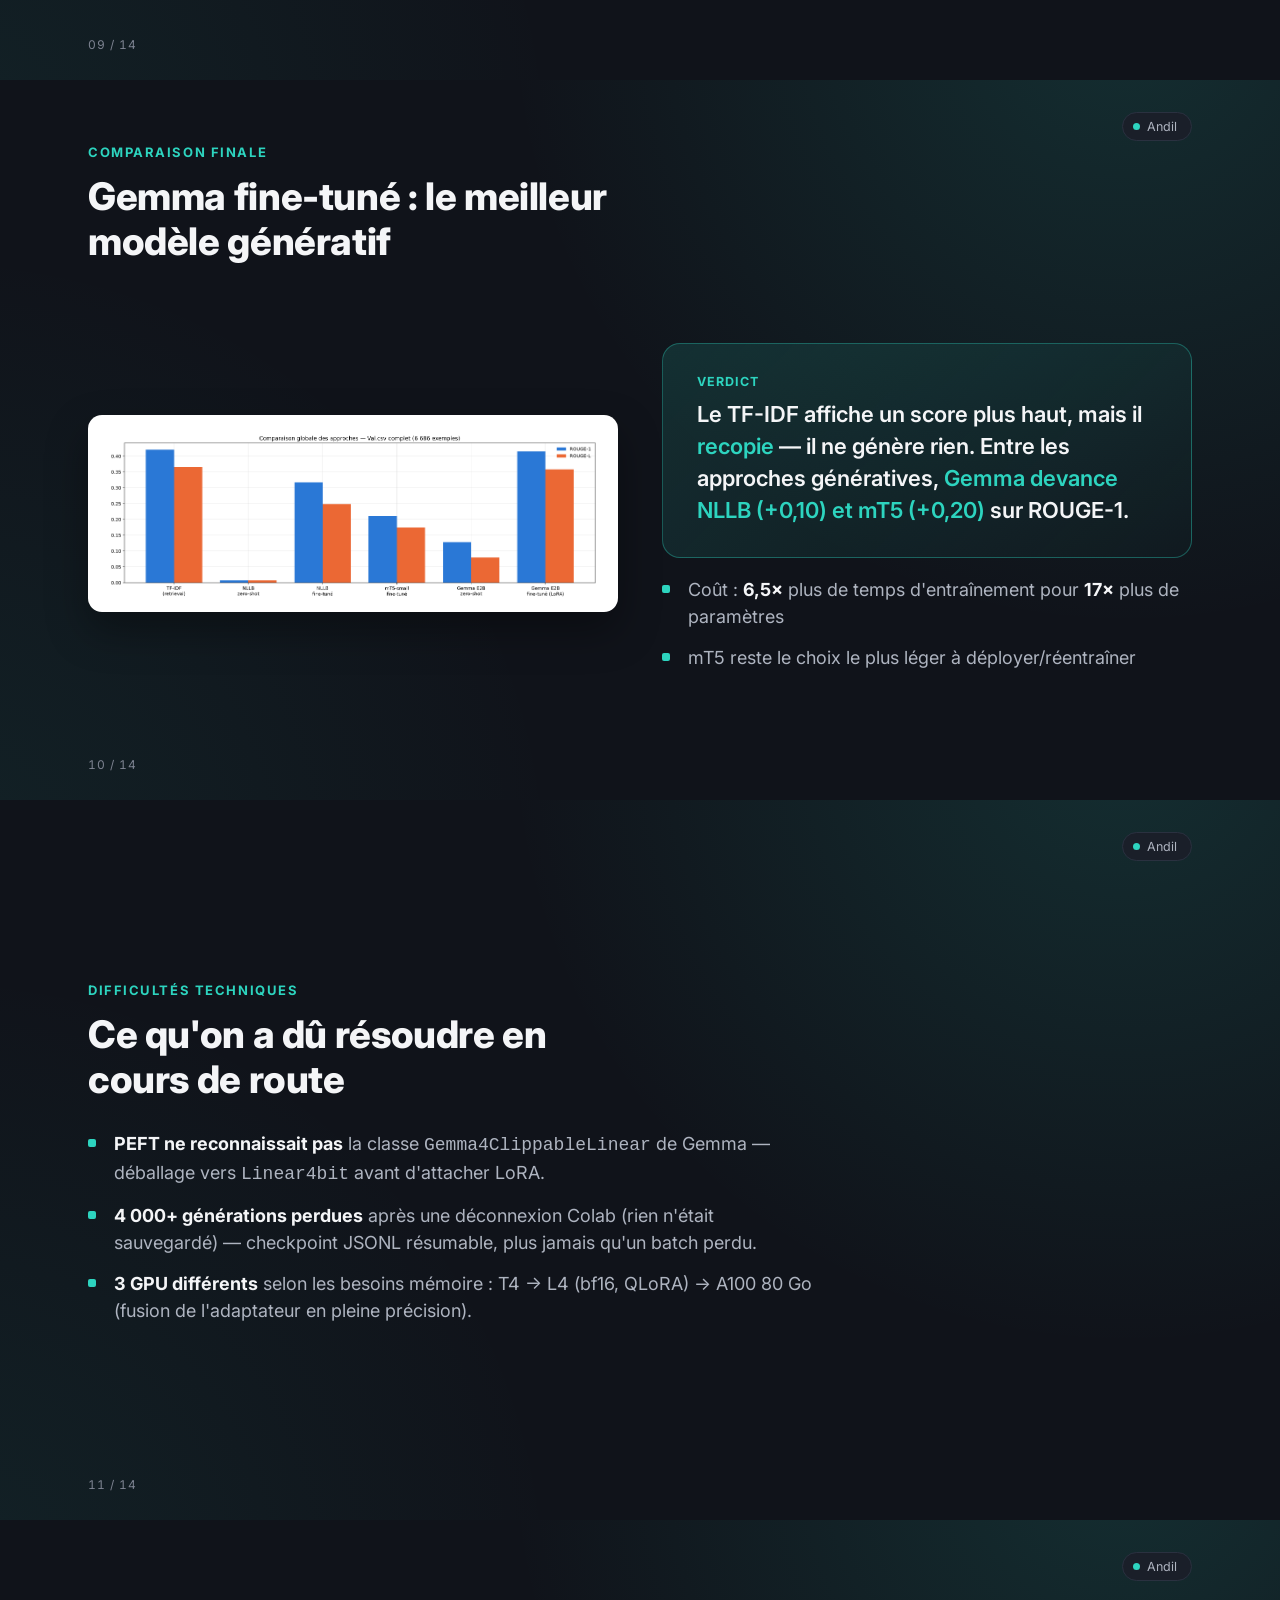
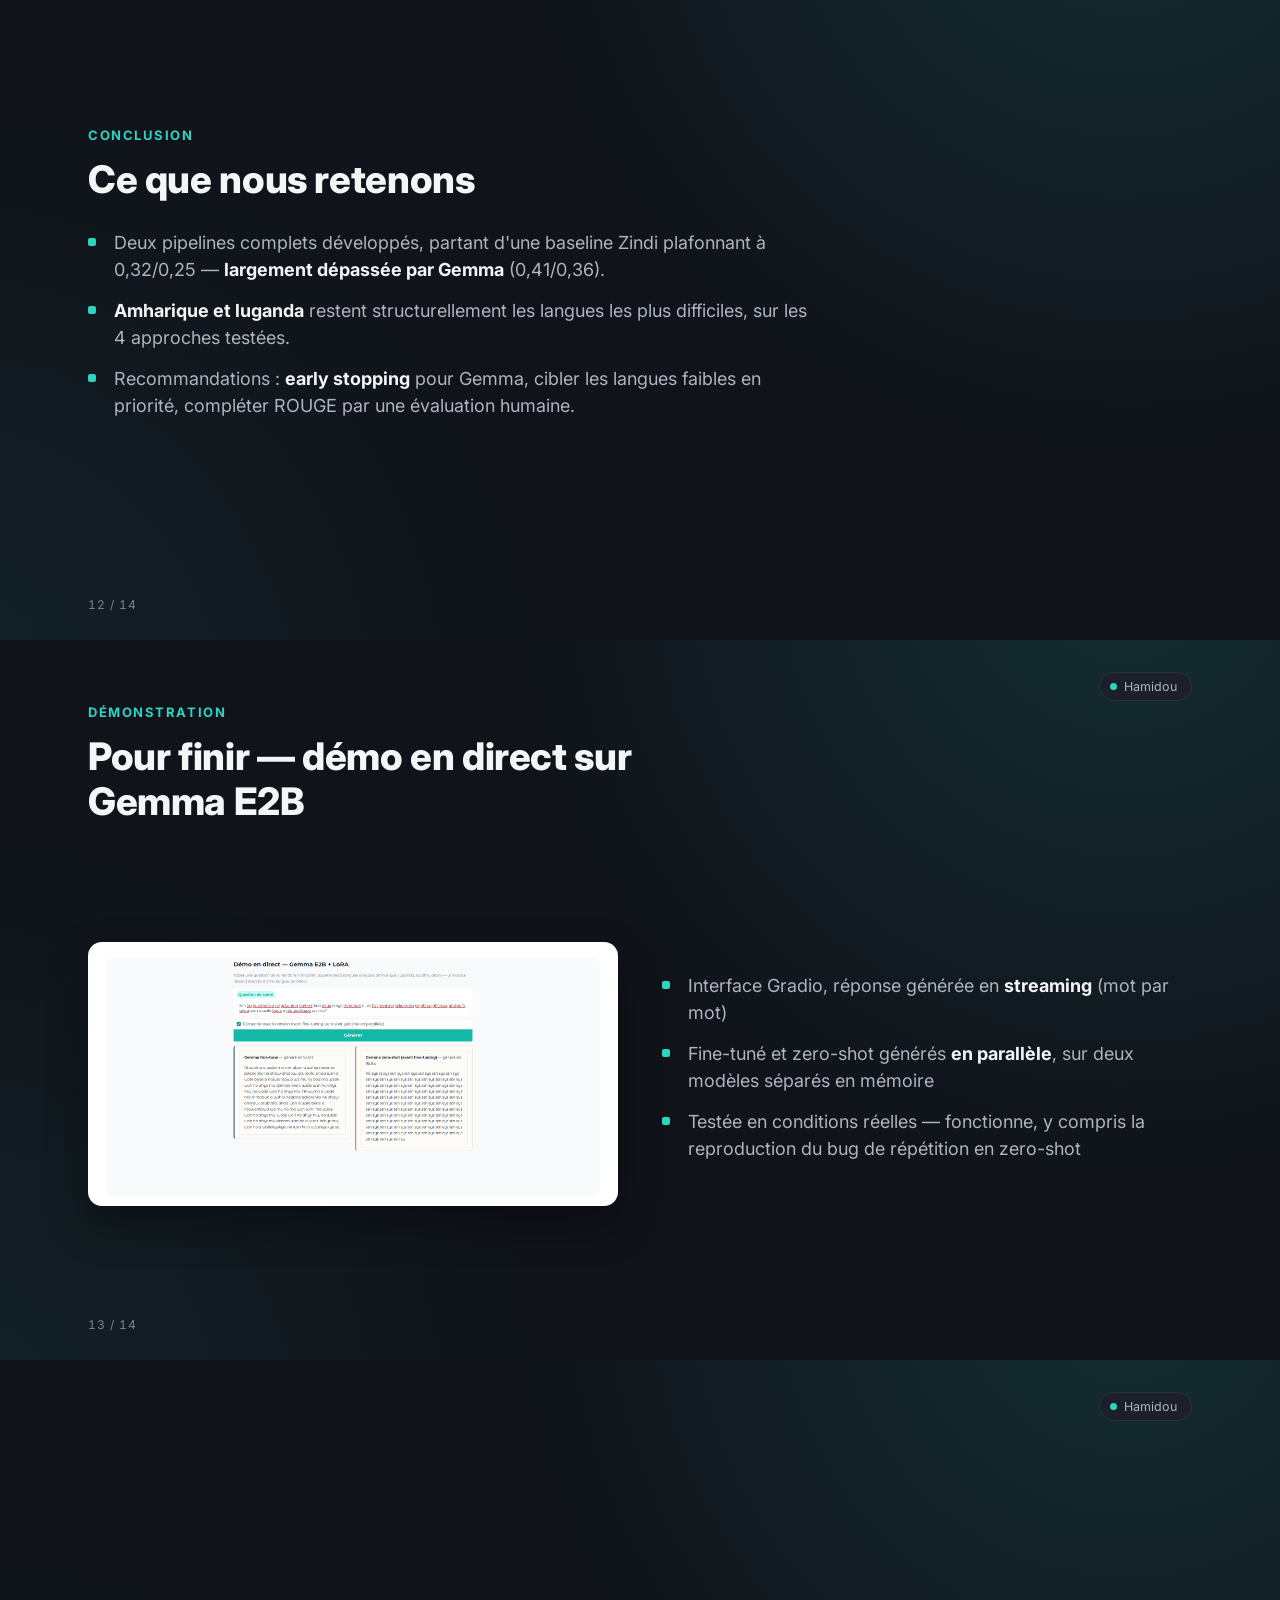
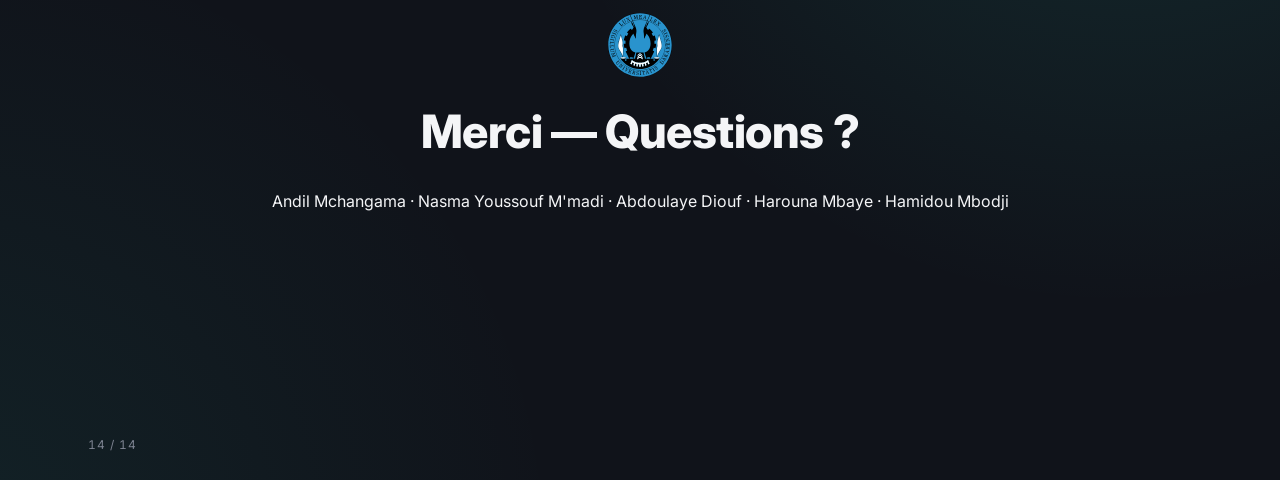
==== commit 6c77f923: "mise ajours du slide" ====
--- a/presentation/index.html
+++ b/presentation/index.html
@@ -26,7 +26,6 @@
     <span><b>Harouna Mbaye</b></span>
     <span><b>Hamidou Mbodji</b></span>
   </div>
-  <div class="brand-mark">Soutenance · 15 min</div>
 </section>
 
 <!-- 2 — CONTEXTE -->
@@ -118,15 +117,24 @@
   <div class="presenter-tag"><span class="dot"></span>Harouna</div>
   <div class="eyebrow">Modèle 1</div>
   <h2 class="slide-title">mT5-small — comment on l'a entraîné</h2>
-  <div class="stat-row">
-    <div class="stat-block"><div class="num">300<small>M</small></div><div class="lbl">paramètres, <b>tous</b> mis à jour (full fine-tuning)</div></div>
-    <div class="stat-block"><div class="num">2h33</div><div class="lbl">d'entraînement — 2 epochs, 7 454 steps, GPU T4</div></div>
-    <div class="stat-block"><div class="num">0</div><div class="lbl">signe de sur-apprentissage sur la plage mesurée</div></div>
-  </div>
-  <ul class="bullets">
-    <li>Optimiseur <b>Adafactor</b> — cohérent avec l'optimiseur utilisé pour le pré-entraînement de toute la famille T5.</li>
-    <li>Modèle compact : abordable sur un seul GPU Colab, contrairement à Gemma E2B.</li>
-  </ul>
+  <div class="cols">
+    <div class="col">
+      <div class="stat-row" style="flex-direction:column; gap:12px;">
+        <div class="stat-block"><div class="num">300<small>M</small></div><div class="lbl">paramètres, <b>tous</b> mis à jour (full fine-tuning)</div></div>
+        <div class="stat-block"><div class="num">2h33</div><div class="lbl">d'entraînement — 2 epochs, 7 454 steps, GPU T4</div></div>
+      </div>
+      <ul class="bullets" style="margin-top:14px;">
+        <li>Optimiseur <b>Adafactor</b> — cohérent avec le pré-entraînement de toute la famille T5.</li>
+        <li>Modèle compact : abordable sur un seul GPU Colab, contrairement à Gemma E2B.</li>
+      </ul>
+    </div>
+    <div class="col">
+      <div class="card">
+        <img src="assets/img/courbe_perte_mt5.png" alt="Courbe de perte mT5">
+        <div class="card-cap">Aucune remontée de la loss d'éval sur les 7 454 steps</div>
+      </div>
+    </div>
+  </div>
 </section>
 
 <!-- BLOC 3 — NASMA (~3 min) : slides 7-9 -->
@@ -136,11 +144,21 @@
   <div class="presenter-tag"><span class="dot"></span>Nasma</div>
   <div class="eyebrow">Modèle 1 — résultats</div>
   <h2 class="slide-title">mT5 : des résultats solides, sans surprise sur l'amharique</h2>
-  <div class="stat-row">
-    <div class="stat-block"><div class="num">0,21<small>ROUGE-1</small></div><div class="lbl">sur le jeu de validation complet (6 686 ex.)</div></div>
-    <div class="stat-block"><div class="num">0,17<small>ROUGE-L</small></div><div class="lbl">amharique = langue la plus faible (0,026)</div></div>
-  </div>
-  <p class="lede">L'écart entre la meilleure langue (Aka_Gha, 0,32) et la pire (Amh_Eth, 0,026) est d'un facteur ~12 — le script Ge'ez de l'amharique est très éloigné des scripts latins et probablement sous-représenté dans le pré-entraînement de mT5.</p>
+  <div class="cols">
+    <div class="col">
+      <div class="stat-row" style="flex-direction:column; gap:12px;">
+        <div class="stat-block"><div class="num">0,21<small>ROUGE-1</small></div><div class="lbl">sur le jeu de validation complet (6 686 ex.)</div></div>
+        <div class="stat-block"><div class="num">0,17<small>ROUGE-L</small></div><div class="lbl">amharique = langue la plus faible (0,026)</div></div>
+      </div>
+      <p class="lede" style="margin-top:16px; font-size:16px;">Écart d'un facteur <b>~12</b> entre la meilleure langue (Aka_Gha) et la pire (Amh_Eth) — le script Ge'ez, très éloigné des scripts latins, est probablement sous-représenté dans le pré-entraînement.</p>
+    </div>
+    <div class="col">
+      <div class="card">
+        <img src="assets/img/rouge_par_langue_mt5.png" alt="ROUGE par langue mT5">
+        <div class="card-cap">ROUGE-1 / ROUGE-L par langue — mT5, Val.csv complet</div>
+      </div>
+    </div>
+  </div>
 </section>
 
 <!-- 8 — GEMMA QLoRA -->
@@ -148,15 +166,24 @@
   <div class="presenter-tag"><span class="dot"></span>Nasma</div>
   <div class="eyebrow">Modèle 2</div>
   <h2 class="slide-title">Et si on passait à un modèle beaucoup plus grand ?</h2>
-  <div class="stat-row">
-    <div class="stat-block"><div class="num">5,13<small>Md</small></div><div class="lbl">paramètres Gemma E2B — 17× mT5</div></div>
-    <div class="stat-block"><div class="num">0,58<small>%</small></div><div class="lbl">paramètres réellement entraînés (29,9M, via LoRA)</div></div>
-    <div class="stat-block"><div class="num">16h45</div><div class="lbl">d'entraînement — 6,5× plus long que mT5</div></div>
-  </div>
-  <ul class="bullets">
-    <li>Fine-tuning complet hors de portée des GPU disponibles (T4/L4) — <b>quantification 4-bit + adaptateurs LoRA</b> (r=16) à la place.</li>
-    <li>Sur-apprentissage net détecté au step <b>~6 400</b> — le meilleur checkpoint a été conservé automatiquement.</li>
-  </ul>
+  <div class="cols">
+    <div class="col">
+      <div class="stat-row" style="flex-direction:column; gap:12px;">
+        <div class="stat-block"><div class="num">5,13<small>Md</small></div><div class="lbl">paramètres Gemma E2B — 17× mT5</div></div>
+        <div class="stat-block"><div class="num">0,58<small>%</small></div><div class="lbl">paramètres réellement entraînés (29,9M, via LoRA)</div></div>
+        <div class="stat-block"><div class="num">16h45</div><div class="lbl">d'entraînement — 6,5× plus long que mT5</div></div>
+      </div>
+      <ul class="bullets" style="margin-top:14px;">
+        <li>Fine-tuning complet hors de portée des GPU disponibles — <b>quantification 4-bit + LoRA</b> (r=16) à la place.</li>
+      </ul>
+    </div>
+    <div class="col">
+      <div class="card">
+        <img src="assets/img/courbe_perte_gemma.png" alt="Courbe de perte Gemma">
+        <div class="card-cap">9 996 steps, 3 epochs, 16h45 — la loss d'éval remonte après ~6 400</div>
+      </div>
+    </div>
+  </div>
 </section>
 
 <!-- 9 — GEMMA RESULTATS -->
@@ -164,18 +191,31 @@
   <div class="presenter-tag"><span class="dot"></span>Nasma</div>
   <div class="eyebrow">Modèle 2 — résultats</div>
   <h2 class="slide-title">Un gain massif après fine-tuning</h2>
-  <div class="gain-row">
-    <div class="gain-box"><div class="gv before">0,13</div><div class="gl">ROUGE-1 zero-shot</div></div>
-    <div class="gain-arrow">→</div>
-    <div class="gain-box"><div class="gv after">0,41</div><div class="gl">ROUGE-1 fine-tuné (×3,2)</div></div>
-    <div class="gain-arrow" style="margin-left:32px;">→</div>
-    <div class="gain-box"><div class="gv before">0,08</div><div class="gl">ROUGE-L zero-shot</div></div>
-    <div class="gain-arrow">→</div>
-    <div class="gain-box"><div class="gv after">0,36</div><div class="gl">ROUGE-L fine-tuné (×4,5)</div></div>
-  </div>
-  <div class="verdict">
-    <div class="verdict-label">Découverte marquante</div>
-    <p>En zero-shot, le luganda <em>dégénère en boucle</em> (« n'okwela n'okwela... », ROUGE-1 = 0,005) — le fine-tuning corrige presque tout le problème (→ 0,22).</p>
+  <div class="cols">
+    <div class="col">
+      <div class="gain-row" style="flex-direction:column; align-items:flex-start; gap:16px; margin:6px 0 18px;">
+        <div style="display:flex; align-items:center; gap:16px;">
+          <div class="gain-box"><div class="gv before">0,13</div><div class="gl">ROUGE-1<br>zero-shot</div></div>
+          <div class="gain-arrow">→</div>
+          <div class="gain-box"><div class="gv after">0,41</div><div class="gl">fine-tuné<br>(×3,2)</div></div>
+        </div>
+        <div style="display:flex; align-items:center; gap:16px;">
+          <div class="gain-box"><div class="gv before">0,08</div><div class="gl">ROUGE-L<br>zero-shot</div></div>
+          <div class="gain-arrow">→</div>
+          <div class="gain-box"><div class="gv after">0,36</div><div class="gl">fine-tuné<br>(×4,5)</div></div>
+        </div>
+      </div>
+      <div class="verdict" style="margin-top:0; padding:18px 20px;">
+        <div class="verdict-label">Découverte marquante</div>
+        <p style="font-size:16px;">En zero-shot, le luganda <em>dégénère en boucle</em> (« n'okwela n'okwela... », ROUGE-1 = 0,005) — corrigé par le fine-tuning (→ 0,22).</p>
+      </div>
+    </div>
+    <div class="col">
+      <div class="card">
+        <img src="assets/img/rouge_par_langue_gemma.png" alt="ROUGE par langue Gemma">
+        <div class="card-cap">Zero-shot vs fine-tuné par langue — Val.csv complet</div>
+      </div>
+    </div>
   </div>
 </section>
 
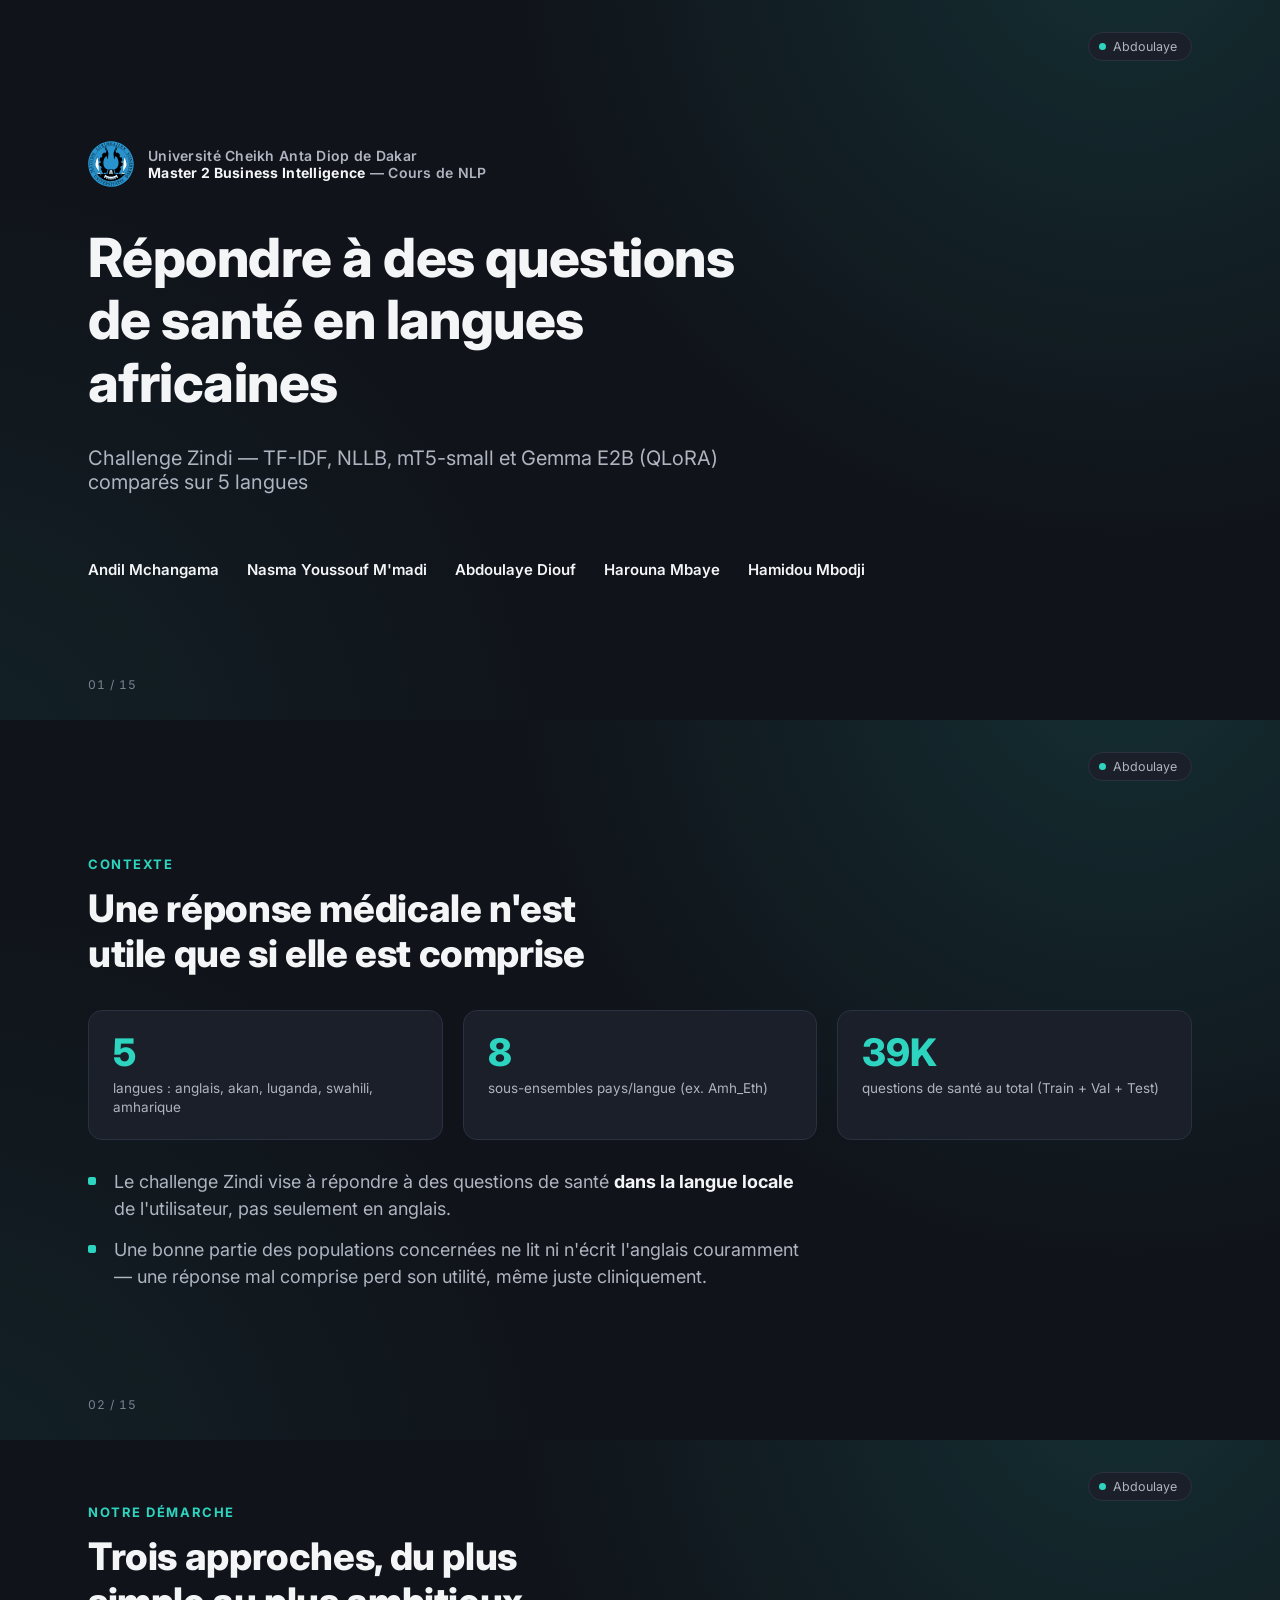
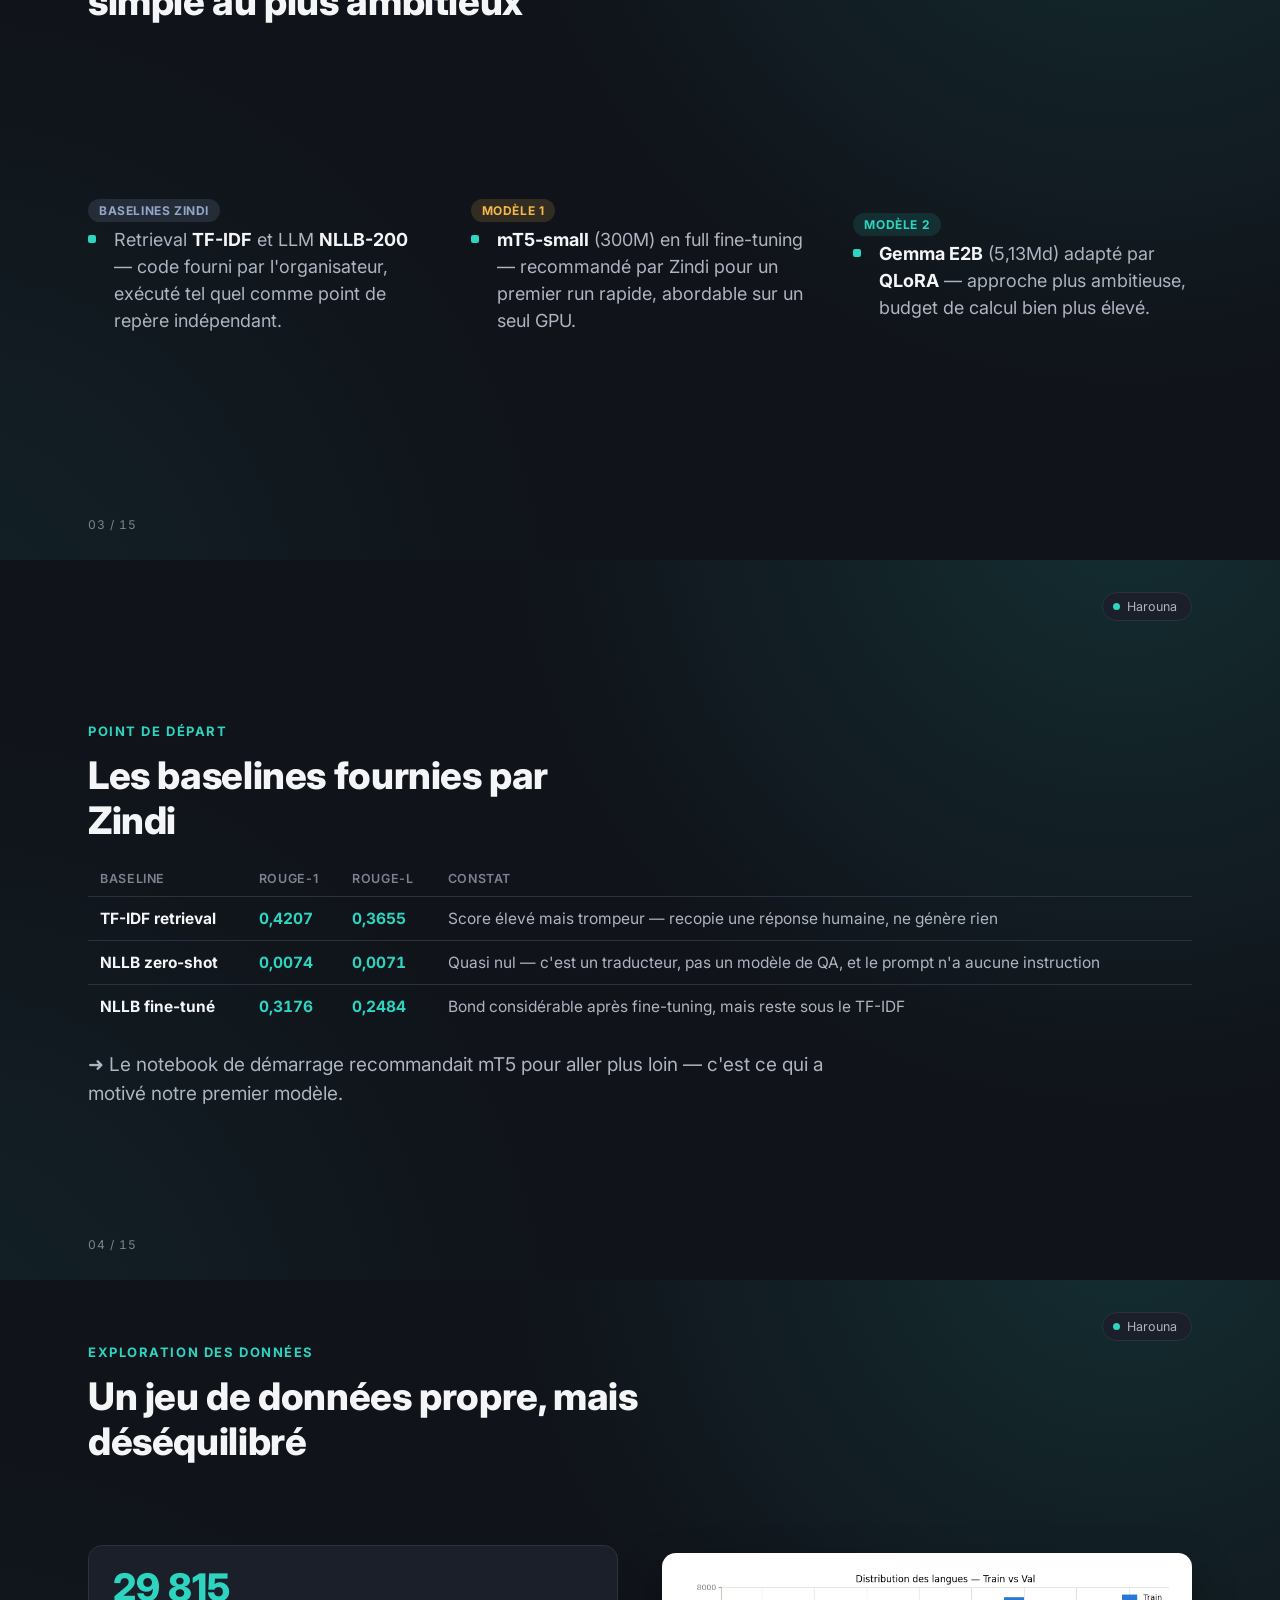
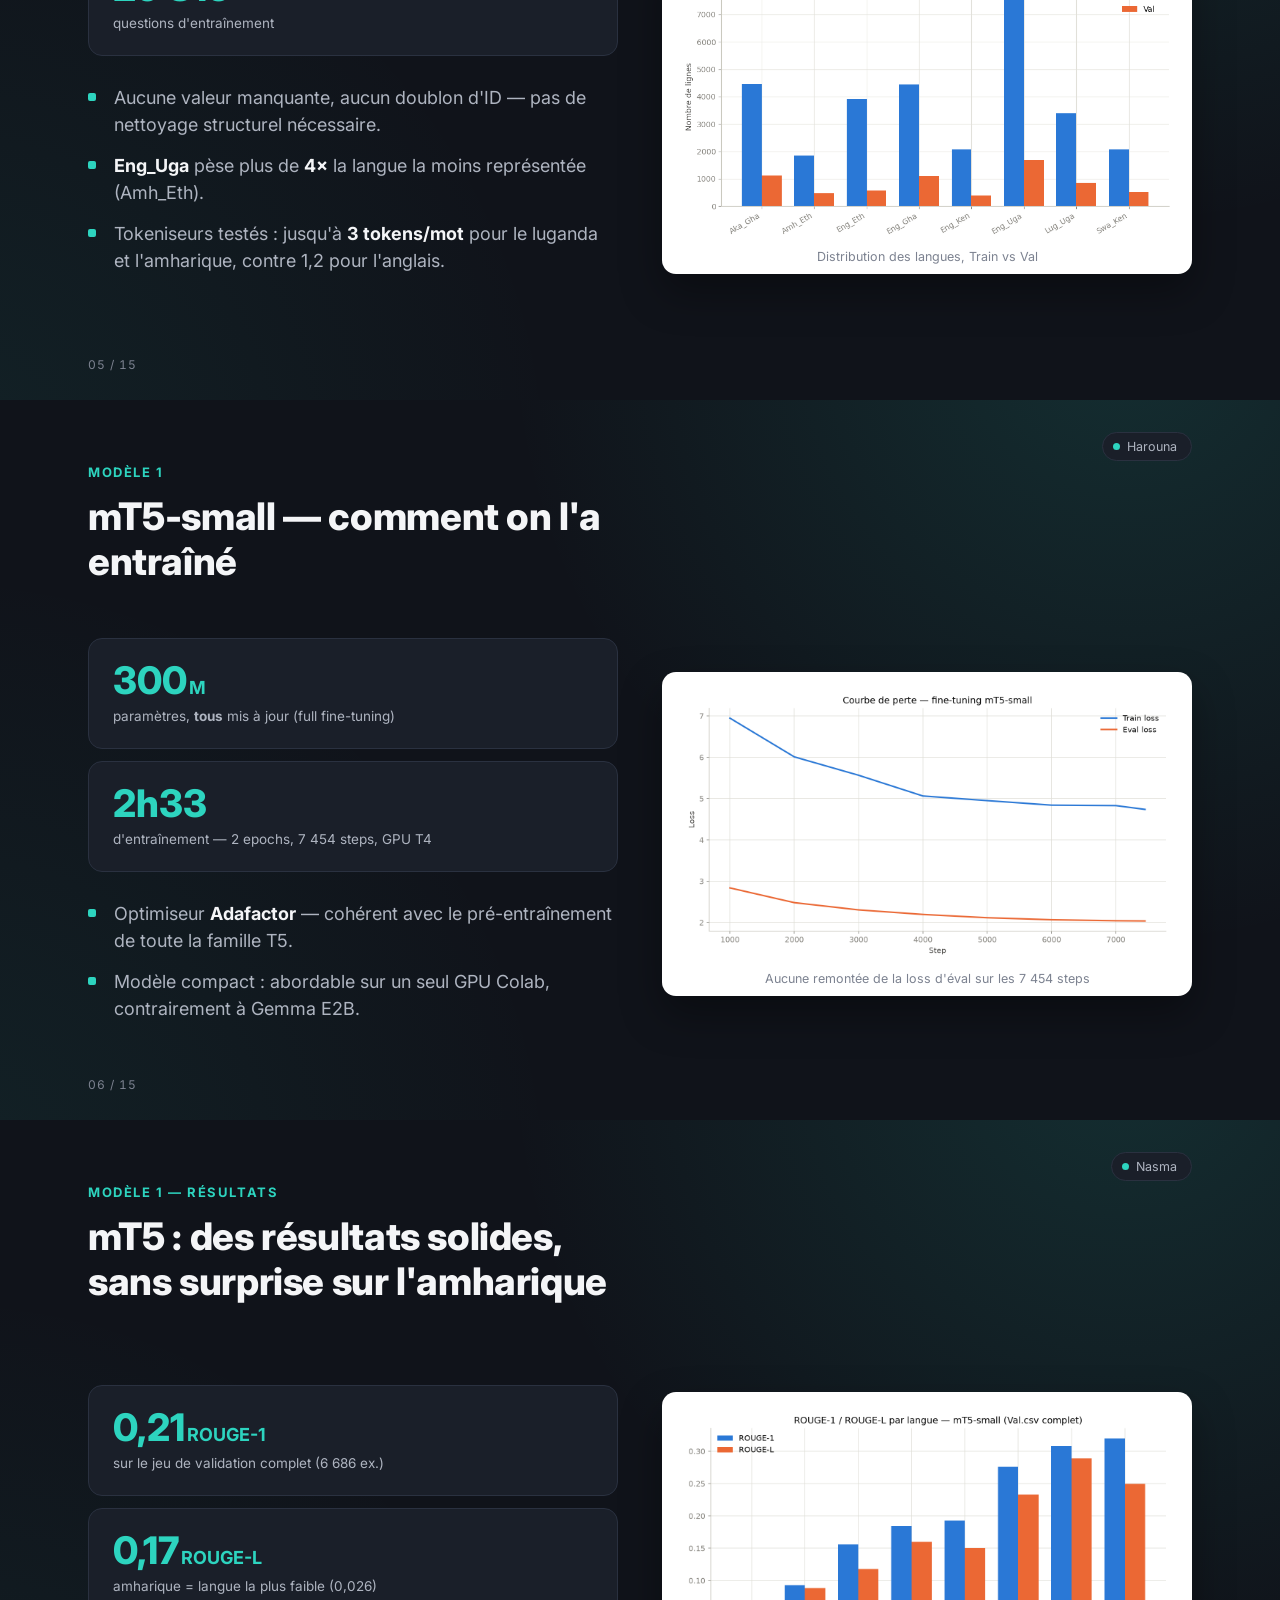
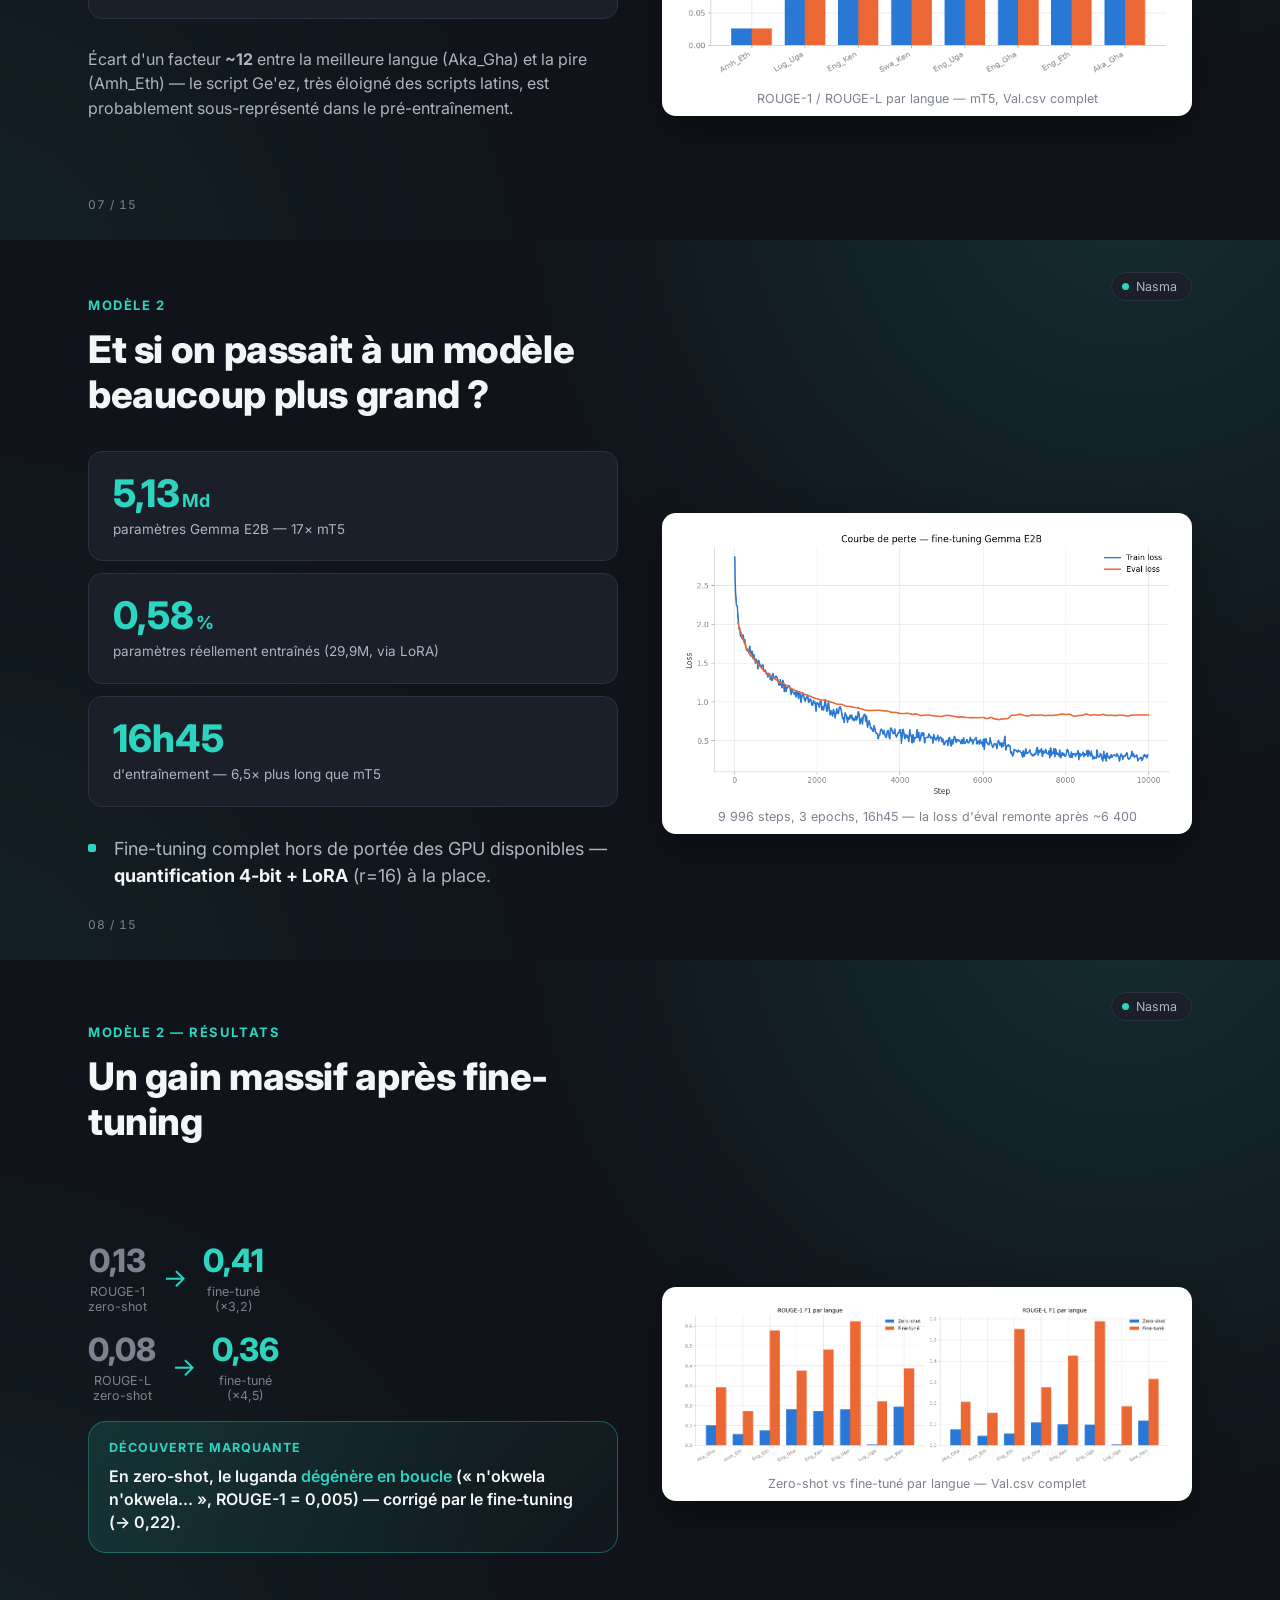
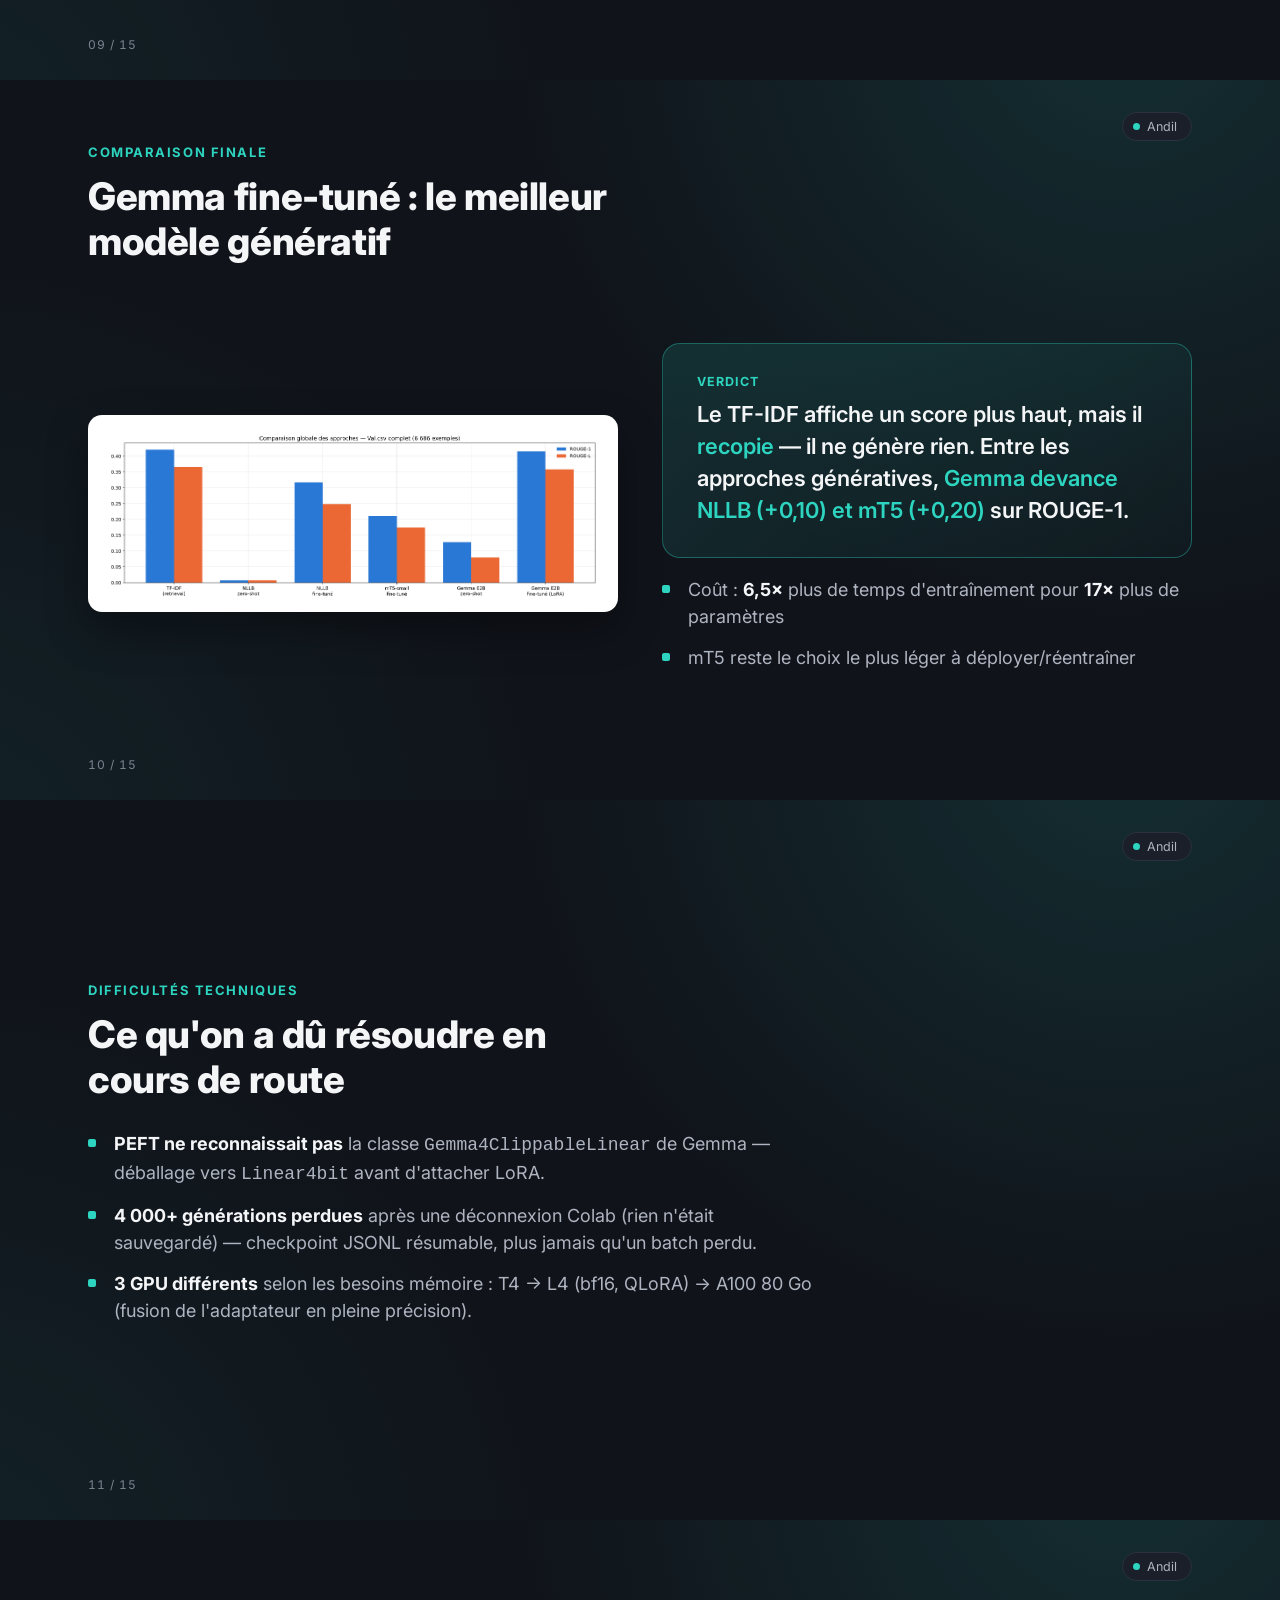
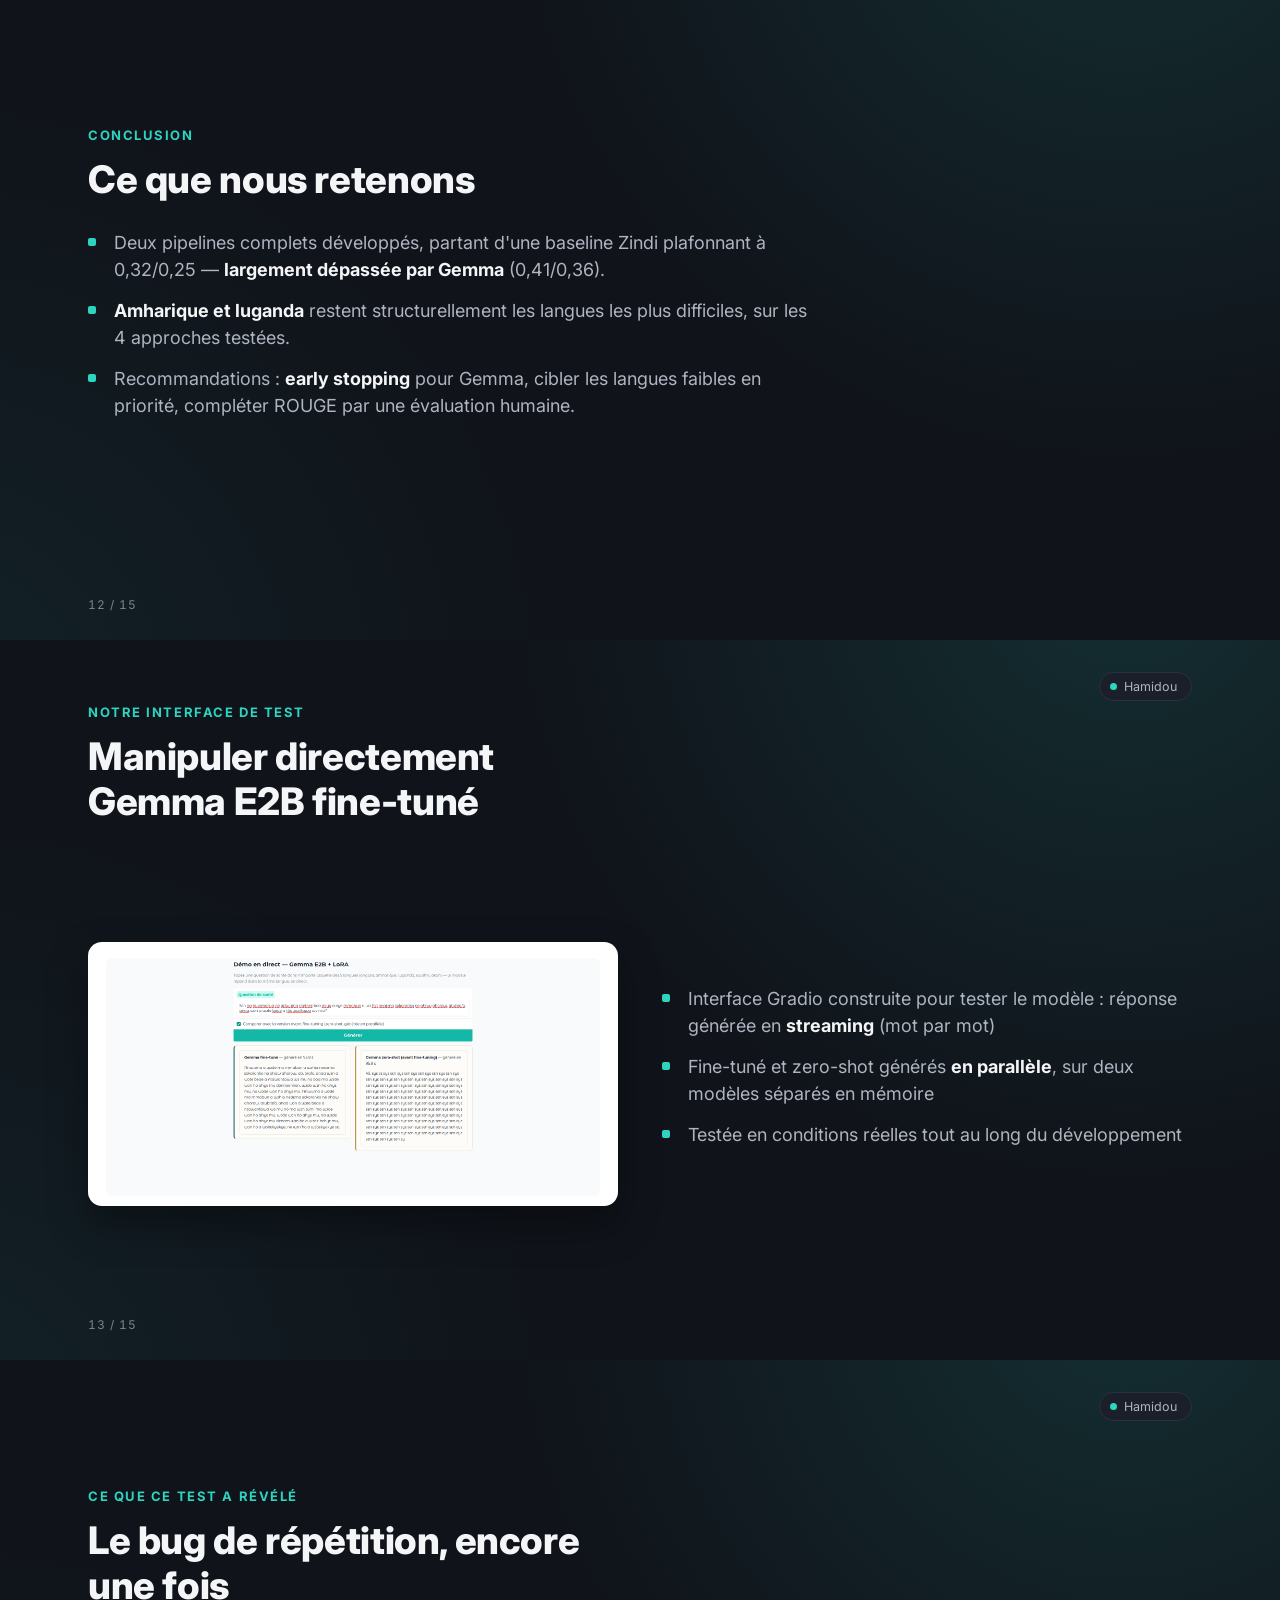
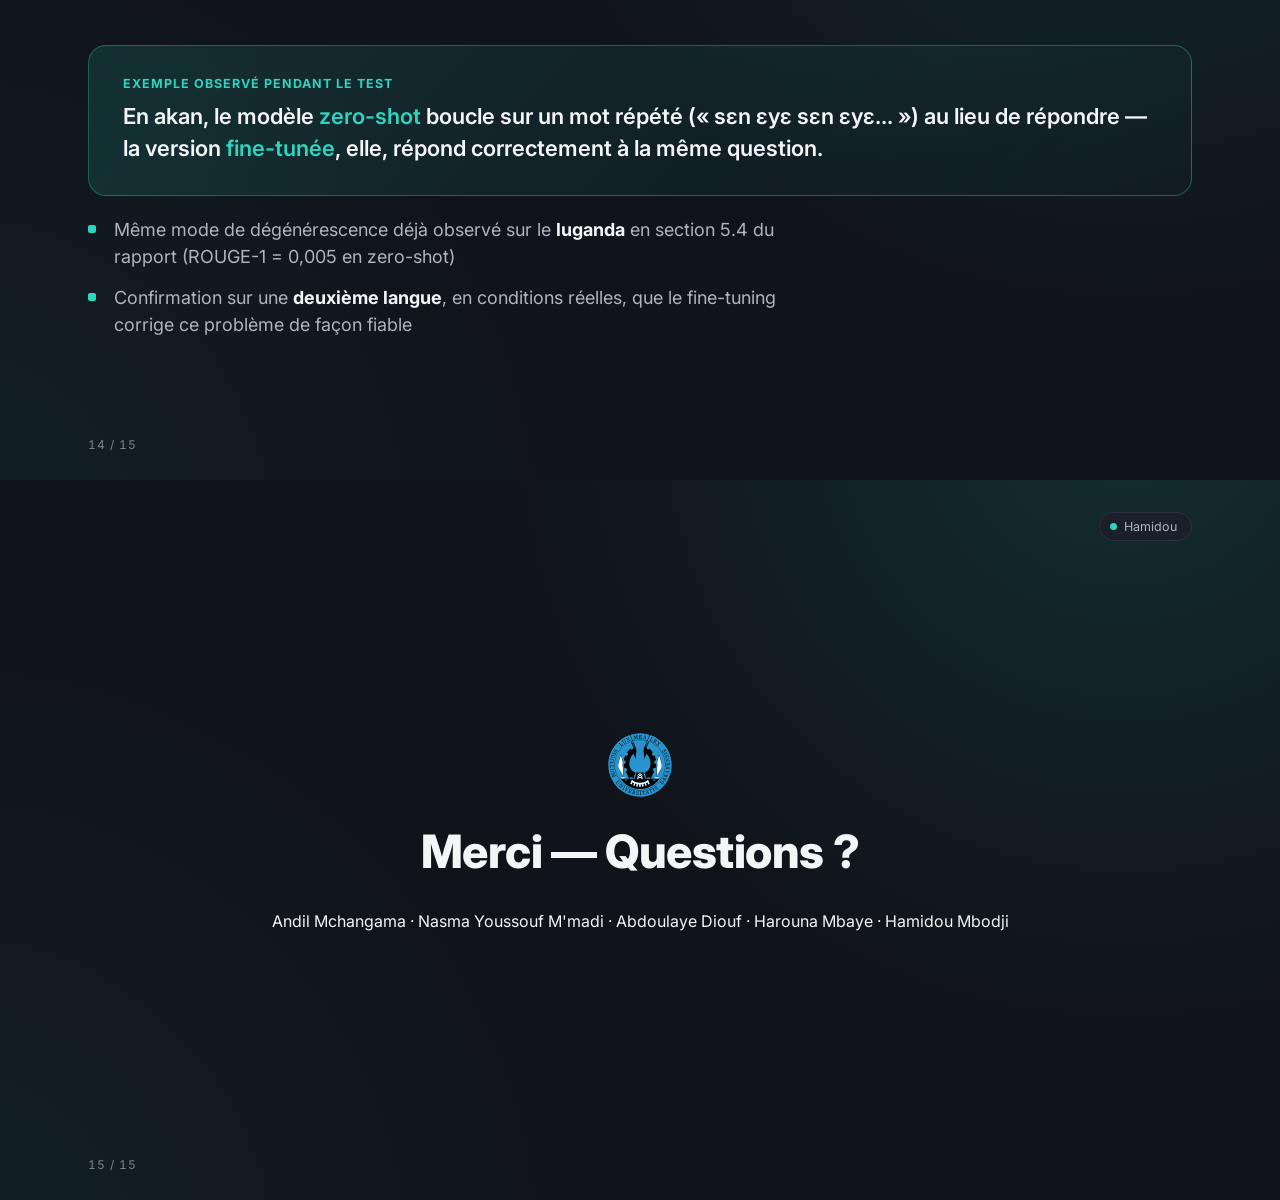
==== commit c5ea99f8: "Réorganise la démo en 2 slides (plus de démo en direct) et renomme le PDF La démo live n'est plus po" ====
--- a/presentation/index.html
+++ b/presentation/index.html
@@ -3,7 +3,7 @@
 <head>
 <meta charset="utf-8">
 <meta name="viewport" content="width=device-width, initial-scale=1">
-<title>Soutenance — QA santé multilingue</title>
+<title>Présentation — QA santé multilingue</title>
 <link rel="stylesheet" href="assets/css/slides.css">
 </head>
 <body>
@@ -269,30 +269,45 @@
   </ul>
 </section>
 
-<!-- BLOC 5 — HAMIDOU (~3 min, démo à la fin) : slides 13-14 -->
-
-<!-- 13 — DEMO -->
+<!-- BLOC 5 — HAMIDOU (~3 min) : slides 13-15 -->
+
+<!-- 13 — INTERFACE DE TEST -->
 <section class="slide">
   <div class="presenter-tag"><span class="dot"></span>Hamidou</div>
-  <div class="eyebrow">Démonstration</div>
-  <h2 class="slide-title">Pour finir — démo en direct sur Gemma E2B</h2>
-  <div class="cols">
-    <div class="col">
-      <div class="card">
-        <img src="assets/img/demo_gradio_screenshot.png" alt="Démo Gradio">
+  <div class="eyebrow">Notre interface de test</div>
+  <h2 class="slide-title">Manipuler directement Gemma E2B fine-tuné</h2>
+  <div class="cols">
+    <div class="col">
+      <div class="card">
+        <img src="assets/img/demo_gradio_screenshot.png" alt="Interface de test Gradio">
       </div>
     </div>
     <div class="col">
       <ul class="bullets">
-        <li>Interface Gradio, réponse générée en <b>streaming</b> (mot par mot)</li>
+        <li>Interface Gradio construite pour tester le modèle : réponse générée en <b>streaming</b> (mot par mot)</li>
         <li>Fine-tuné et zero-shot générés <b>en parallèle</b>, sur deux modèles séparés en mémoire</li>
-        <li>Testée en conditions réelles — fonctionne, y compris la reproduction du bug de répétition en zero-shot</li>
-      </ul>
-    </div>
-  </div>
-</section>
-
-<!-- 14 — MERCI -->
+        <li>Testée en conditions réelles tout au long du développement</li>
+      </ul>
+    </div>
+  </div>
+</section>
+
+<!-- 14 — CE QUE CE TEST A REVELE -->
+<section class="slide">
+  <div class="presenter-tag"><span class="dot"></span>Hamidou</div>
+  <div class="eyebrow">Ce que ce test a révélé</div>
+  <h2 class="slide-title">Le bug de répétition, encore une fois</h2>
+  <div class="verdict" style="margin-top:10px;">
+    <div class="verdict-label">Exemple observé pendant le test</div>
+    <p>En akan, le modèle <em>zero-shot</em> boucle sur un mot répété (« sɛn ɛyɛ sɛn ɛyɛ... ») au lieu de répondre — la version <em>fine-tunée</em>, elle, répond correctement à la même question.</p>
+  </div>
+  <ul class="bullets" style="margin-top:20px;">
+    <li>Même mode de dégénérescence déjà observé sur le <b>luganda</b> en section 5.4 du rapport (ROUGE-1 = 0,005 en zero-shot)</li>
+    <li>Confirmation sur une <b>deuxième langue</b>, en conditions réelles, que le fine-tuning corrige ce problème de façon fiable</li>
+  </ul>
+</section>
+
+<!-- 15 — MERCI -->
 <section class="slide closing">
   <div class="presenter-tag"><span class="dot"></span>Hamidou</div>
   <img src="assets/img/ucad_logo.svg" alt="UCAD" style="width:64px;height:64px;margin-bottom:28px;">
--- a/presentation/assets/css/slides.css
+++ b/presentation/assets/css/slides.css
@@ -48,7 +48,7 @@
 }
 .slide::before {
   counter-increment: slidenum;
-  content: counter(slidenum, decimal-leading-zero) " / 14";
+  content: counter(slidenum, decimal-leading-zero) " / 15";
   position: absolute;
   left: 88px;
   bottom: 28px;
